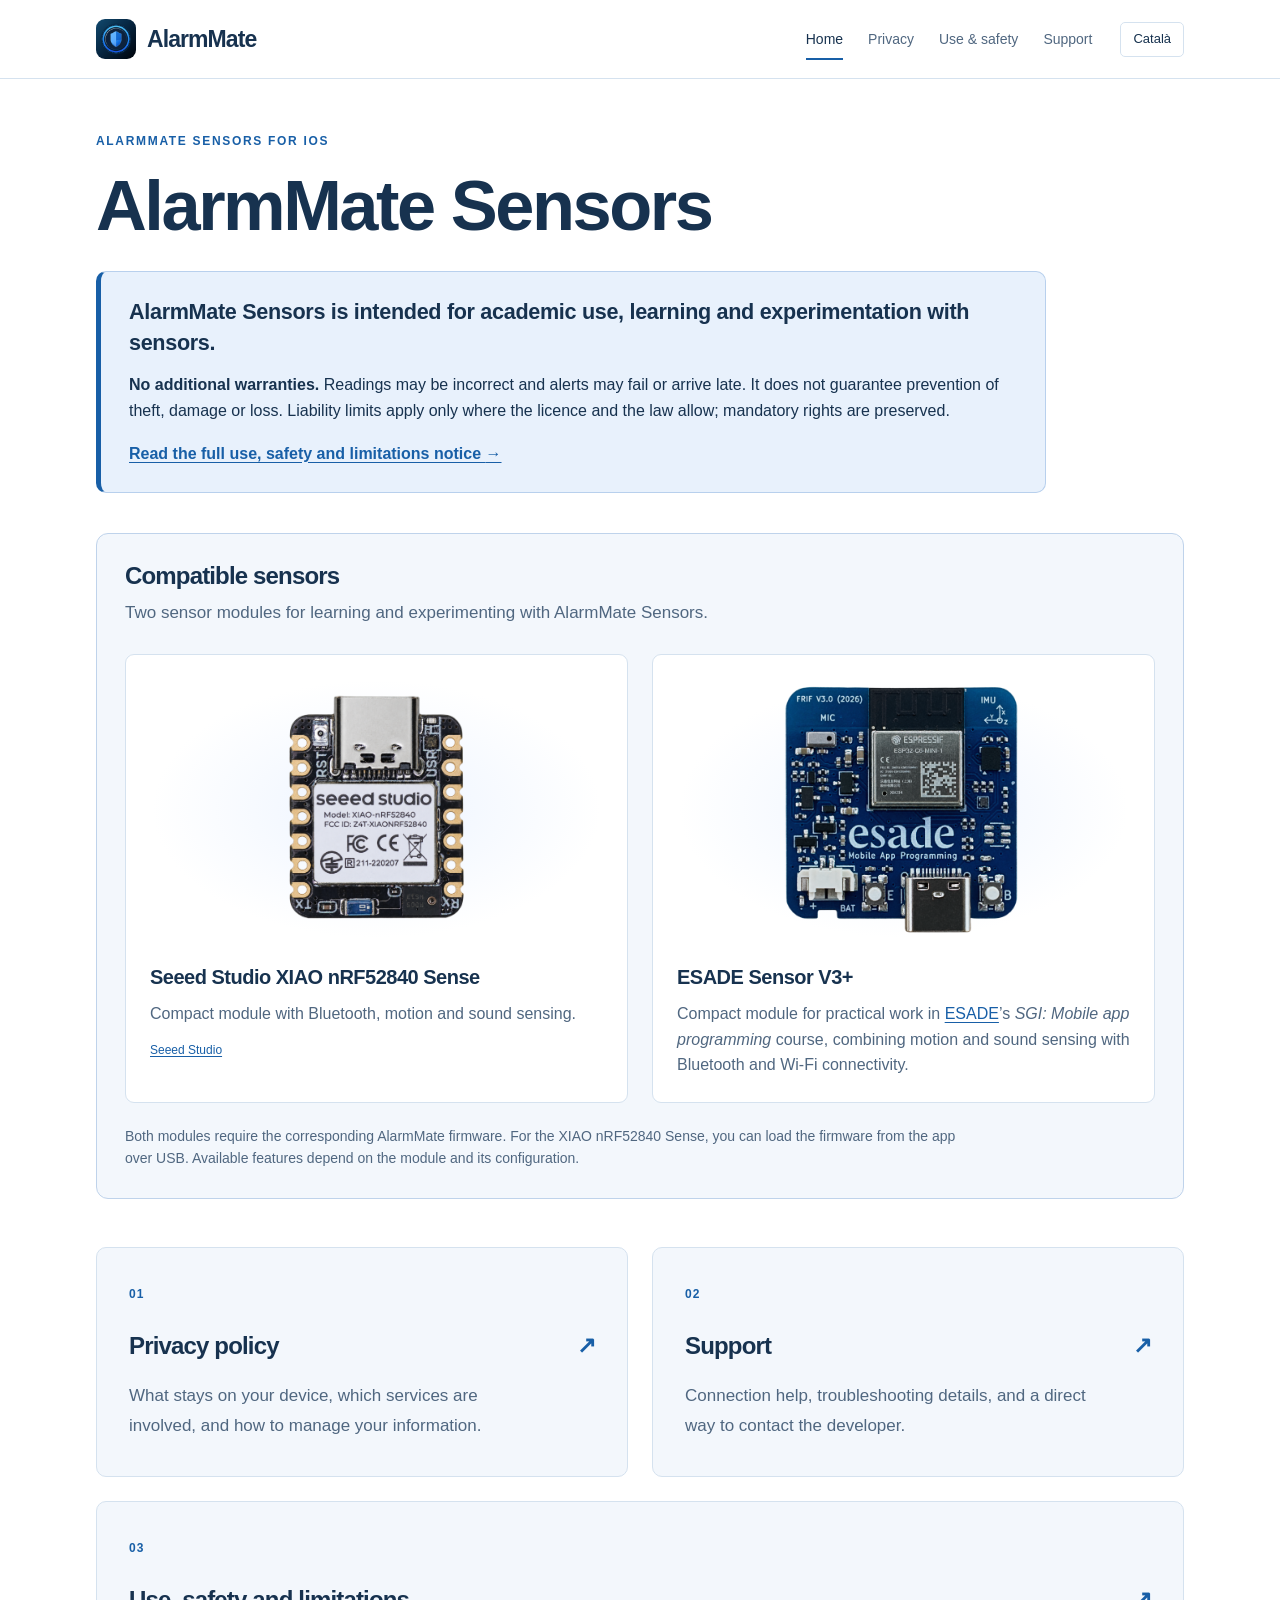
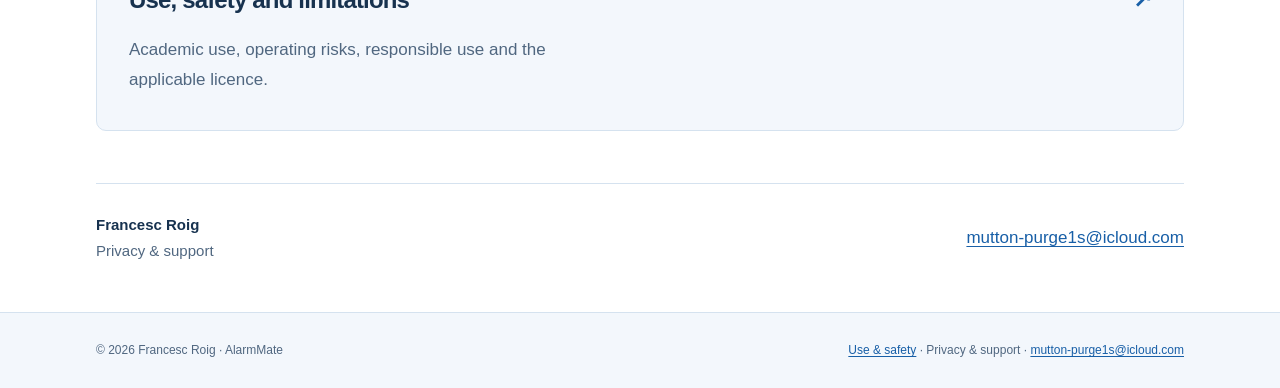
==== index.html @ 937eb6ff "Refine the compact V3 module description" ====
<!doctype html>
<html lang="en"><head><meta charset="utf-8"><meta name="viewport" content="width=device-width, initial-scale=1"><meta name="color-scheme" content="light"><title>AlarmMate · Privacy &amp; support</title><meta name="description" content="Privacy information, use, safety and practical support for the AlarmMate Sensors app for iOS."><link rel="canonical" href="https://pcbcontrol.github.io/alarmmate-support/"><link rel="alternate" hreflang="en" href="https://pcbcontrol.github.io/alarmmate-support/"><link rel="alternate" hreflang="ca" href="https://pcbcontrol.github.io/alarmmate-support/ca/"><link rel="alternate" hreflang="x-default" href="https://pcbcontrol.github.io/alarmmate-support/"><link rel="icon" type="image/x-icon" sizes="16x16 32x32 48x48 64x64 256x256" href="https://pcbcontrol.github.io/alarmmate-support/favicon.ico?v=ac186ebcd2bf"><link rel="icon" type="image/png" sizes="16x16" href="https://pcbcontrol.github.io/alarmmate-support/assets/favicon-16.png?v=91bf50869633"><link rel="icon" type="image/png" sizes="32x32" href="https://pcbcontrol.github.io/alarmmate-support/assets/favicon-32.png?v=49439af26c43"><link rel="icon" type="image/png" sizes="64x64" href="https://pcbcontrol.github.io/alarmmate-support/assets/favicon-64.png?v=4c11aa5e9446"><link rel="apple-touch-icon" sizes="180x180" href="https://pcbcontrol.github.io/alarmmate-support/apple-touch-icon.png?v=e51de919a276"><link rel="stylesheet" href="https://pcbcontrol.github.io/alarmmate-support/assets/site.css?v=a0c29a17d7dd"></head>
<body><a class="skip-link" href="#main">Skip to content</a><header class="site-header"><div class="header-inner"><a class="brand" href="https://pcbcontrol.github.io/alarmmate-support/"><img src="https://pcbcontrol.github.io/alarmmate-support/assets/app-icon.png?v=aae751626883" width="40" height="40" alt=""><span>AlarmMate</span></a><nav aria-label="Privacy & support"><a href="https://pcbcontrol.github.io/alarmmate-support/" aria-current="page">Home</a><a href="https://pcbcontrol.github.io/alarmmate-support/privacy/">Privacy</a><a href="https://pcbcontrol.github.io/alarmmate-support/usage/">Use & safety</a><a href="https://pcbcontrol.github.io/alarmmate-support/support/">Support</a></nav><a class="language" href="https://pcbcontrol.github.io/alarmmate-support/ca/" lang="ca" hreflang="ca" aria-label="Language: Català">Català</a></div></header>
<main id="main" class="container"><div class="hero"><p class="eyebrow">AlarmMate Sensors for iOS</p><h1>AlarmMate Sensors</h1><aside class="use-notice" aria-labelledby="use-notice-heading"><h2 id="use-notice-heading">AlarmMate Sensors is intended for academic use, learning and experimentation with sensors.</h2><p class="notice-summary"><strong>No additional warranties.</strong> Readings may be incorrect and alerts may fail or arrive late. It does not guarantee prevention of theft, damage or loss. Liability limits apply only where the licence and the law allow; mandatory rights are preserved.</p><p class="notice-action"><a href="https://pcbcontrol.github.io/alarmmate-support/usage/">Read the full use, safety and limitations notice <span aria-hidden="true">→</span></a></p></aside></div><section class="compatible-sensors" aria-labelledby="compatible-sensors-heading"><div class="sensors-heading"><h2 id="compatible-sensors-heading">Compatible sensors</h2><p>Two sensor modules for learning and experimenting with AlarmMate Sensors.</p></div><div class="sensor-grid"><article class="sensor-card"><div class="sensor-photo"><img src="https://pcbcontrol.github.io/alarmmate-support/assets/sensors/xiao-nrf52840-sense.png?v=4b4b5d7c33eb" width="1268" height="1241" loading="lazy" alt="Seeed Studio XIAO nRF52840 Sense sensor module"></div><h3>Seeed Studio XIAO nRF52840 Sense</h3><p>Compact module with Bluetooth, motion and sound sensing.</p><p class="photo-credit"><a href="https://wiki.seeedstudio.com/XIAO_BLE/">Seeed Studio</a></p></article><article class="sensor-card"><div class="sensor-photo"><img src="https://pcbcontrol.github.io/alarmmate-support/assets/sensors/esade-sensor-v3-plus.png?v=05d97959c242" width="1227" height="1281" loading="lazy" alt="Blue ESADE Sensor V3+ board with microphone, motion sensor and USB connector"></div><h3>ESADE Sensor V3+</h3><p>Compact module for practical work in <a href="https://www.esade.edu/">ESADE</a>’s <em>SGI: Mobile app programming</em> course, combining motion and sound sensing with Bluetooth and Wi-Fi connectivity.</p></article></div><p class="sensors-note">Both modules require the corresponding AlarmMate firmware. For the XIAO nRF52840 Sense, you can load the firmware from the app over USB. Available features depend on the module and its configuration.</p></section><div class="cards"><a class="card" href="https://pcbcontrol.github.io/alarmmate-support/privacy/"><span class="card-number">01</span><h2>Privacy policy <span aria-hidden="true">↗</span></h2><p>What stays on your device, which services are involved, and how to manage your information.</p></a><a class="card" href="https://pcbcontrol.github.io/alarmmate-support/support/"><span class="card-number">02</span><h2>Support <span aria-hidden="true">↗</span></h2><p>Connection help, troubleshooting details, and a direct way to contact the developer.</p></a><a class="card" href="https://pcbcontrol.github.io/alarmmate-support/usage/"><span class="card-number">03</span><h2>Use, safety and limitations <span aria-hidden="true">↗</span></h2><p>Academic use, operating risks, responsible use and the applicable licence.</p></a></div><div class="contact-strip"><p><strong>Francesc Roig</strong><br>Privacy & support</p><a href="mailto:mutton-purge1s@icloud.com?subject=AlarmMate">mutton-purge1s@icloud.com</a></div></main><footer class="site-footer"><div><span>© 2026 Francesc Roig · AlarmMate</span><span><a href="https://pcbcontrol.github.io/alarmmate-support/usage/">Use & safety</a> · Privacy & support · <a href="mailto:mutton-purge1s@icloud.com?subject=AlarmMate">mutton-purge1s@icloud.com</a></span></div></footer></body></html>
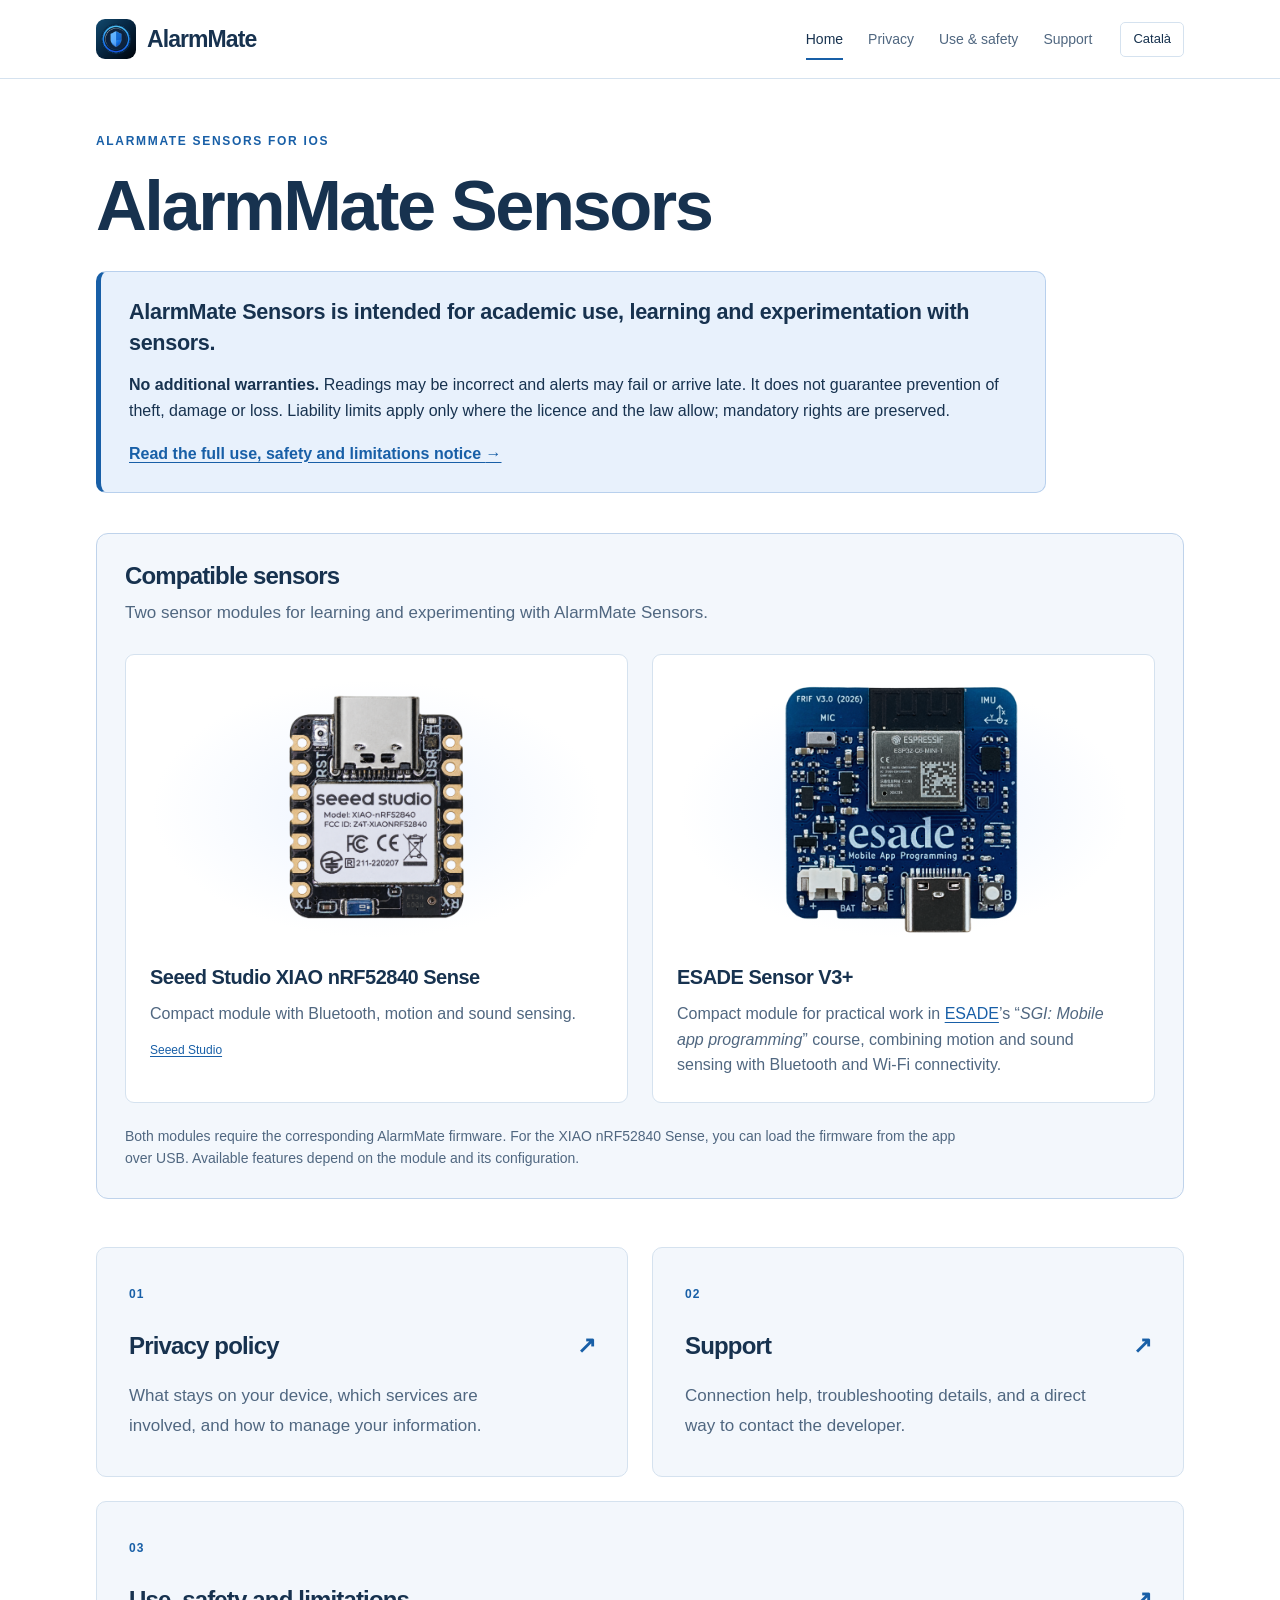
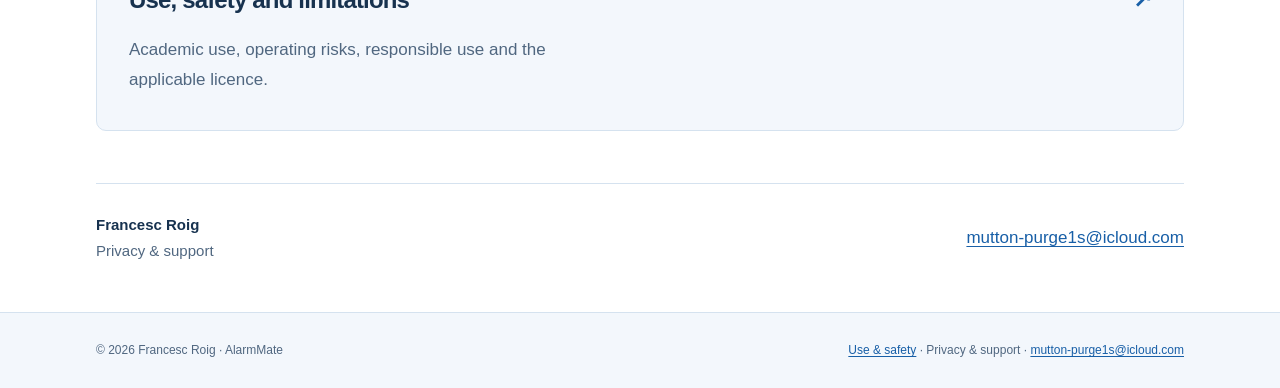
==== commit 81db3662: "Restore quotation marks around the SGI course title" ====
--- a/index.html
+++ b/index.html
@@ -1,4 +1,4 @@
 <!doctype html>
 <html lang="en"><head><meta charset="utf-8"><meta name="viewport" content="width=device-width, initial-scale=1"><meta name="color-scheme" content="light"><title>AlarmMate · Privacy &amp; support</title><meta name="description" content="Privacy information, use, safety and practical support for the AlarmMate Sensors app for iOS."><link rel="canonical" href="https://pcbcontrol.github.io/alarmmate-support/"><link rel="alternate" hreflang="en" href="https://pcbcontrol.github.io/alarmmate-support/"><link rel="alternate" hreflang="ca" href="https://pcbcontrol.github.io/alarmmate-support/ca/"><link rel="alternate" hreflang="x-default" href="https://pcbcontrol.github.io/alarmmate-support/"><link rel="icon" type="image/x-icon" sizes="16x16 32x32 48x48 64x64 256x256" href="https://pcbcontrol.github.io/alarmmate-support/favicon.ico?v=ac186ebcd2bf"><link rel="icon" type="image/png" sizes="16x16" href="https://pcbcontrol.github.io/alarmmate-support/assets/favicon-16.png?v=91bf50869633"><link rel="icon" type="image/png" sizes="32x32" href="https://pcbcontrol.github.io/alarmmate-support/assets/favicon-32.png?v=49439af26c43"><link rel="icon" type="image/png" sizes="64x64" href="https://pcbcontrol.github.io/alarmmate-support/assets/favicon-64.png?v=4c11aa5e9446"><link rel="apple-touch-icon" sizes="180x180" href="https://pcbcontrol.github.io/alarmmate-support/apple-touch-icon.png?v=e51de919a276"><link rel="stylesheet" href="https://pcbcontrol.github.io/alarmmate-support/assets/site.css?v=a0c29a17d7dd"></head>
 <body><a class="skip-link" href="#main">Skip to content</a><header class="site-header"><div class="header-inner"><a class="brand" href="https://pcbcontrol.github.io/alarmmate-support/"><img src="https://pcbcontrol.github.io/alarmmate-support/assets/app-icon.png?v=aae751626883" width="40" height="40" alt=""><span>AlarmMate</span></a><nav aria-label="Privacy & support"><a href="https://pcbcontrol.github.io/alarmmate-support/" aria-current="page">Home</a><a href="https://pcbcontrol.github.io/alarmmate-support/privacy/">Privacy</a><a href="https://pcbcontrol.github.io/alarmmate-support/usage/">Use & safety</a><a href="https://pcbcontrol.github.io/alarmmate-support/support/">Support</a></nav><a class="language" href="https://pcbcontrol.github.io/alarmmate-support/ca/" lang="ca" hreflang="ca" aria-label="Language: Català">Català</a></div></header>
-<main id="main" class="container"><div class="hero"><p class="eyebrow">AlarmMate Sensors for iOS</p><h1>AlarmMate Sensors</h1><aside class="use-notice" aria-labelledby="use-notice-heading"><h2 id="use-notice-heading">AlarmMate Sensors is intended for academic use, learning and experimentation with sensors.</h2><p class="notice-summary"><strong>No additional warranties.</strong> Readings may be incorrect and alerts may fail or arrive late. It does not guarantee prevention of theft, damage or loss. Liability limits apply only where the licence and the law allow; mandatory rights are preserved.</p><p class="notice-action"><a href="https://pcbcontrol.github.io/alarmmate-support/usage/">Read the full use, safety and limitations notice <span aria-hidden="true">→</span></a></p></aside></div><section class="compatible-sensors" aria-labelledby="compatible-sensors-heading"><div class="sensors-heading"><h2 id="compatible-sensors-heading">Compatible sensors</h2><p>Two sensor modules for learning and experimenting with AlarmMate Sensors.</p></div><div class="sensor-grid"><article class="sensor-card"><div class="sensor-photo"><img src="https://pcbcontrol.github.io/alarmmate-support/assets/sensors/xiao-nrf52840-sense.png?v=4b4b5d7c33eb" width="1268" height="1241" loading="lazy" alt="Seeed Studio XIAO nRF52840 Sense sensor module"></div><h3>Seeed Studio XIAO nRF52840 Sense</h3><p>Compact module with Bluetooth, motion and sound sensing.</p><p class="photo-credit"><a href="https://wiki.seeedstudio.com/XIAO_BLE/">Seeed Studio</a></p></article><article class="sensor-card"><div class="sensor-photo"><img src="https://pcbcontrol.github.io/alarmmate-support/assets/sensors/esade-sensor-v3-plus.png?v=05d97959c242" width="1227" height="1281" loading="lazy" alt="Blue ESADE Sensor V3+ board with microphone, motion sensor and USB connector"></div><h3>ESADE Sensor V3+</h3><p>Compact module for practical work in <a href="https://www.esade.edu/">ESADE</a>’s <em>SGI: Mobile app programming</em> course, combining motion and sound sensing with Bluetooth and Wi-Fi connectivity.</p></article></div><p class="sensors-note">Both modules require the corresponding AlarmMate firmware. For the XIAO nRF52840 Sense, you can load the firmware from the app over USB. Available features depend on the module and its configuration.</p></section><div class="cards"><a class="card" href="https://pcbcontrol.github.io/alarmmate-support/privacy/"><span class="card-number">01</span><h2>Privacy policy <span aria-hidden="true">↗</span></h2><p>What stays on your device, which services are involved, and how to manage your information.</p></a><a class="card" href="https://pcbcontrol.github.io/alarmmate-support/support/"><span class="card-number">02</span><h2>Support <span aria-hidden="true">↗</span></h2><p>Connection help, troubleshooting details, and a direct way to contact the developer.</p></a><a class="card" href="https://pcbcontrol.github.io/alarmmate-support/usage/"><span class="card-number">03</span><h2>Use, safety and limitations <span aria-hidden="true">↗</span></h2><p>Academic use, operating risks, responsible use and the applicable licence.</p></a></div><div class="contact-strip"><p><strong>Francesc Roig</strong><br>Privacy & support</p><a href="mailto:mutton-purge1s@icloud.com?subject=AlarmMate">mutton-purge1s@icloud.com</a></div></main><footer class="site-footer"><div><span>© 2026 Francesc Roig · AlarmMate</span><span><a href="https://pcbcontrol.github.io/alarmmate-support/usage/">Use & safety</a> · Privacy & support · <a href="mailto:mutton-purge1s@icloud.com?subject=AlarmMate">mutton-purge1s@icloud.com</a></span></div></footer></body></html>+<main id="main" class="container"><div class="hero"><p class="eyebrow">AlarmMate Sensors for iOS</p><h1>AlarmMate Sensors</h1><aside class="use-notice" aria-labelledby="use-notice-heading"><h2 id="use-notice-heading">AlarmMate Sensors is intended for academic use, learning and experimentation with sensors.</h2><p class="notice-summary"><strong>No additional warranties.</strong> Readings may be incorrect and alerts may fail or arrive late. It does not guarantee prevention of theft, damage or loss. Liability limits apply only where the licence and the law allow; mandatory rights are preserved.</p><p class="notice-action"><a href="https://pcbcontrol.github.io/alarmmate-support/usage/">Read the full use, safety and limitations notice <span aria-hidden="true">→</span></a></p></aside></div><section class="compatible-sensors" aria-labelledby="compatible-sensors-heading"><div class="sensors-heading"><h2 id="compatible-sensors-heading">Compatible sensors</h2><p>Two sensor modules for learning and experimenting with AlarmMate Sensors.</p></div><div class="sensor-grid"><article class="sensor-card"><div class="sensor-photo"><img src="https://pcbcontrol.github.io/alarmmate-support/assets/sensors/xiao-nrf52840-sense.png?v=4b4b5d7c33eb" width="1268" height="1241" loading="lazy" alt="Seeed Studio XIAO nRF52840 Sense sensor module"></div><h3>Seeed Studio XIAO nRF52840 Sense</h3><p>Compact module with Bluetooth, motion and sound sensing.</p><p class="photo-credit"><a href="https://wiki.seeedstudio.com/XIAO_BLE/">Seeed Studio</a></p></article><article class="sensor-card"><div class="sensor-photo"><img src="https://pcbcontrol.github.io/alarmmate-support/assets/sensors/esade-sensor-v3-plus.png?v=05d97959c242" width="1227" height="1281" loading="lazy" alt="Blue ESADE Sensor V3+ board with microphone, motion sensor and USB connector"></div><h3>ESADE Sensor V3+</h3><p>Compact module for practical work in <a href="https://www.esade.edu/">ESADE</a>’s “<em>SGI: Mobile app programming</em>” course, combining motion and sound sensing with Bluetooth and Wi-Fi connectivity.</p></article></div><p class="sensors-note">Both modules require the corresponding AlarmMate firmware. For the XIAO nRF52840 Sense, you can load the firmware from the app over USB. Available features depend on the module and its configuration.</p></section><div class="cards"><a class="card" href="https://pcbcontrol.github.io/alarmmate-support/privacy/"><span class="card-number">01</span><h2>Privacy policy <span aria-hidden="true">↗</span></h2><p>What stays on your device, which services are involved, and how to manage your information.</p></a><a class="card" href="https://pcbcontrol.github.io/alarmmate-support/support/"><span class="card-number">02</span><h2>Support <span aria-hidden="true">↗</span></h2><p>Connection help, troubleshooting details, and a direct way to contact the developer.</p></a><a class="card" href="https://pcbcontrol.github.io/alarmmate-support/usage/"><span class="card-number">03</span><h2>Use, safety and limitations <span aria-hidden="true">↗</span></h2><p>Academic use, operating risks, responsible use and the applicable licence.</p></a></div><div class="contact-strip"><p><strong>Francesc Roig</strong><br>Privacy & support</p><a href="mailto:mutton-purge1s@icloud.com?subject=AlarmMate">mutton-purge1s@icloud.com</a></div></main><footer class="site-footer"><div><span>© 2026 Francesc Roig · AlarmMate</span><span><a href="https://pcbcontrol.github.io/alarmmate-support/usage/">Use & safety</a> · Privacy & support · <a href="mailto:mutton-purge1s@icloud.com?subject=AlarmMate">mutton-purge1s@icloud.com</a></span></div></footer></body></html>
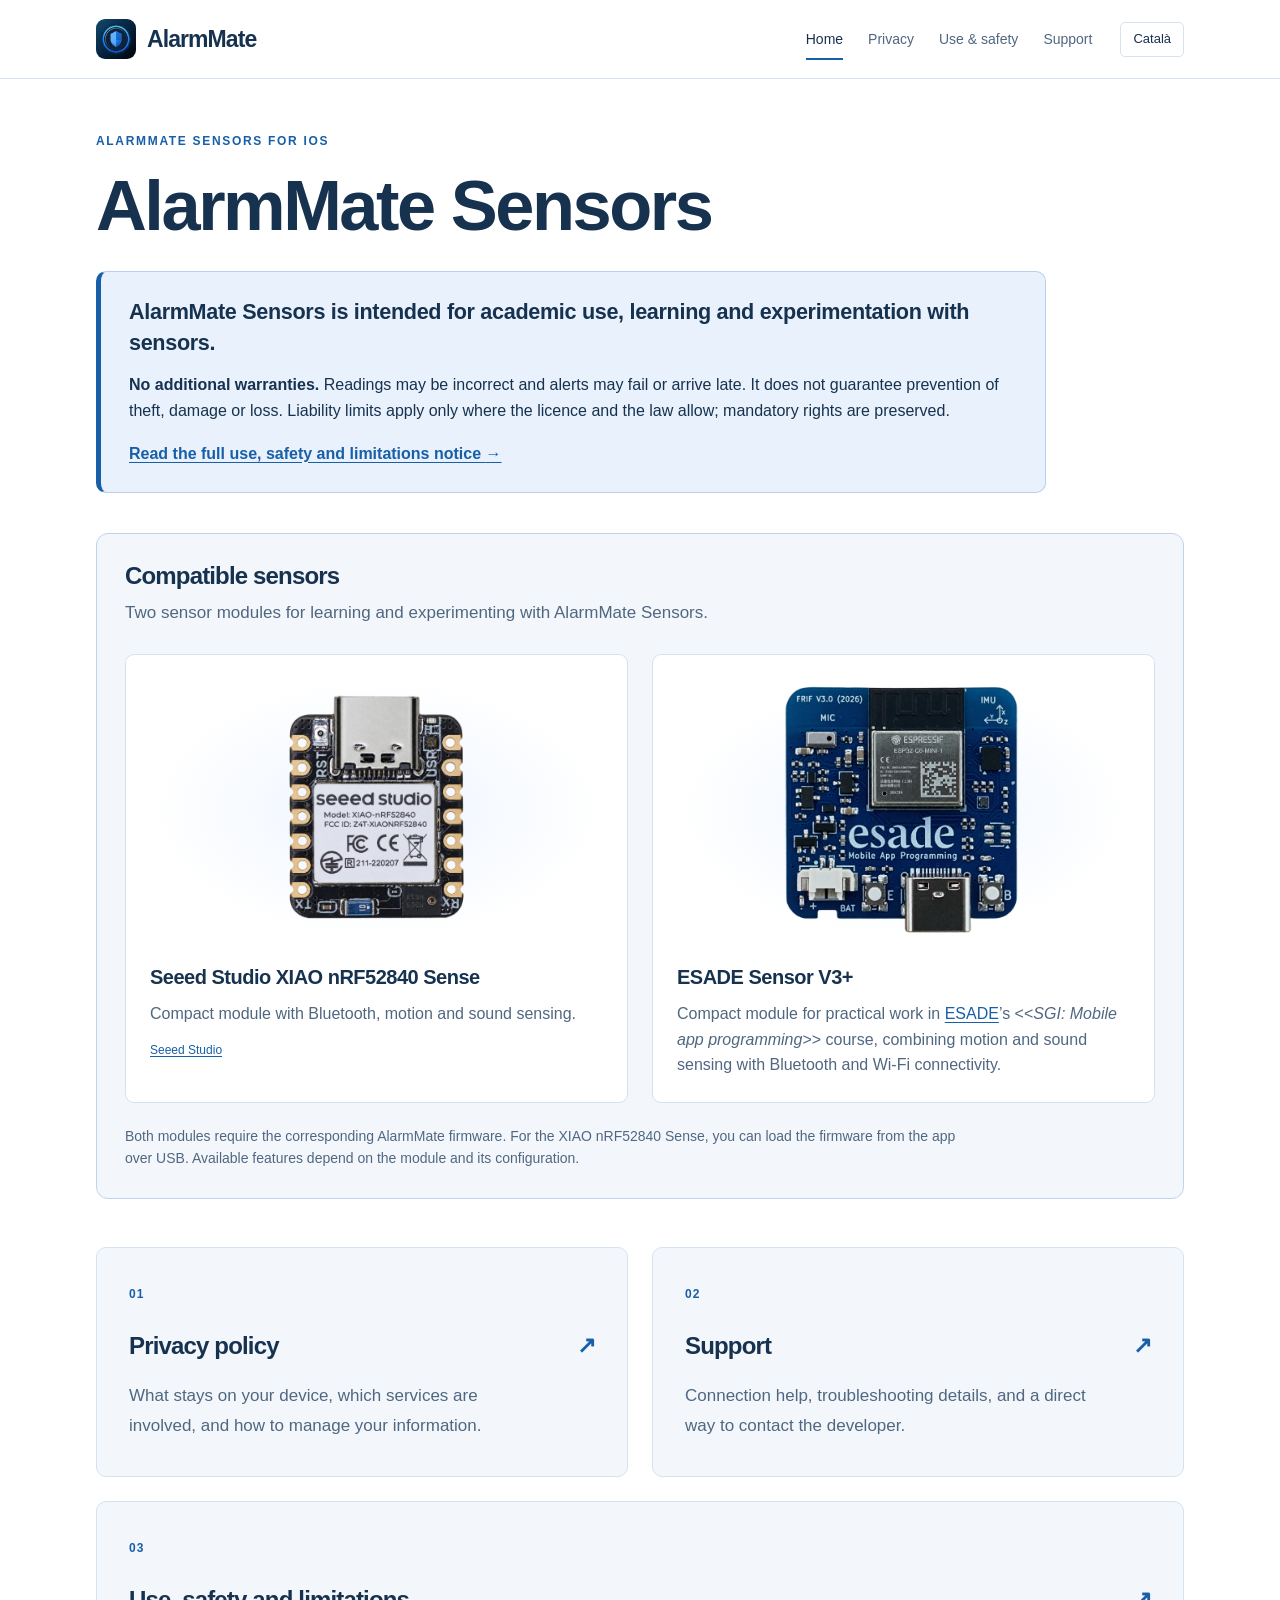
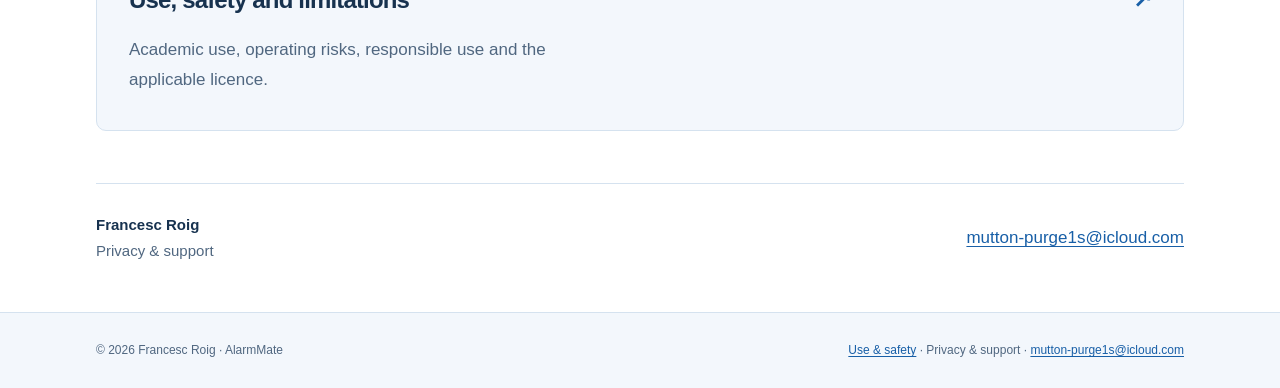
==== commit 9678b956: "Use the requested double angle markers around the course title" ====
--- a/index.html
+++ b/index.html
@@ -1,4 +1,4 @@
 <!doctype html>
 <html lang="en"><head><meta charset="utf-8"><meta name="viewport" content="width=device-width, initial-scale=1"><meta name="color-scheme" content="light"><title>AlarmMate · Privacy &amp; support</title><meta name="description" content="Privacy information, use, safety and practical support for the AlarmMate Sensors app for iOS."><link rel="canonical" href="https://pcbcontrol.github.io/alarmmate-support/"><link rel="alternate" hreflang="en" href="https://pcbcontrol.github.io/alarmmate-support/"><link rel="alternate" hreflang="ca" href="https://pcbcontrol.github.io/alarmmate-support/ca/"><link rel="alternate" hreflang="x-default" href="https://pcbcontrol.github.io/alarmmate-support/"><link rel="icon" type="image/x-icon" sizes="16x16 32x32 48x48 64x64 256x256" href="https://pcbcontrol.github.io/alarmmate-support/favicon.ico?v=ac186ebcd2bf"><link rel="icon" type="image/png" sizes="16x16" href="https://pcbcontrol.github.io/alarmmate-support/assets/favicon-16.png?v=91bf50869633"><link rel="icon" type="image/png" sizes="32x32" href="https://pcbcontrol.github.io/alarmmate-support/assets/favicon-32.png?v=49439af26c43"><link rel="icon" type="image/png" sizes="64x64" href="https://pcbcontrol.github.io/alarmmate-support/assets/favicon-64.png?v=4c11aa5e9446"><link rel="apple-touch-icon" sizes="180x180" href="https://pcbcontrol.github.io/alarmmate-support/apple-touch-icon.png?v=e51de919a276"><link rel="stylesheet" href="https://pcbcontrol.github.io/alarmmate-support/assets/site.css?v=a0c29a17d7dd"></head>
 <body><a class="skip-link" href="#main">Skip to content</a><header class="site-header"><div class="header-inner"><a class="brand" href="https://pcbcontrol.github.io/alarmmate-support/"><img src="https://pcbcontrol.github.io/alarmmate-support/assets/app-icon.png?v=aae751626883" width="40" height="40" alt=""><span>AlarmMate</span></a><nav aria-label="Privacy & support"><a href="https://pcbcontrol.github.io/alarmmate-support/" aria-current="page">Home</a><a href="https://pcbcontrol.github.io/alarmmate-support/privacy/">Privacy</a><a href="https://pcbcontrol.github.io/alarmmate-support/usage/">Use & safety</a><a href="https://pcbcontrol.github.io/alarmmate-support/support/">Support</a></nav><a class="language" href="https://pcbcontrol.github.io/alarmmate-support/ca/" lang="ca" hreflang="ca" aria-label="Language: Català">Català</a></div></header>
-<main id="main" class="container"><div class="hero"><p class="eyebrow">AlarmMate Sensors for iOS</p><h1>AlarmMate Sensors</h1><aside class="use-notice" aria-labelledby="use-notice-heading"><h2 id="use-notice-heading">AlarmMate Sensors is intended for academic use, learning and experimentation with sensors.</h2><p class="notice-summary"><strong>No additional warranties.</strong> Readings may be incorrect and alerts may fail or arrive late. It does not guarantee prevention of theft, damage or loss. Liability limits apply only where the licence and the law allow; mandatory rights are preserved.</p><p class="notice-action"><a href="https://pcbcontrol.github.io/alarmmate-support/usage/">Read the full use, safety and limitations notice <span aria-hidden="true">→</span></a></p></aside></div><section class="compatible-sensors" aria-labelledby="compatible-sensors-heading"><div class="sensors-heading"><h2 id="compatible-sensors-heading">Compatible sensors</h2><p>Two sensor modules for learning and experimenting with AlarmMate Sensors.</p></div><div class="sensor-grid"><article class="sensor-card"><div class="sensor-photo"><img src="https://pcbcontrol.github.io/alarmmate-support/assets/sensors/xiao-nrf52840-sense.png?v=4b4b5d7c33eb" width="1268" height="1241" loading="lazy" alt="Seeed Studio XIAO nRF52840 Sense sensor module"></div><h3>Seeed Studio XIAO nRF52840 Sense</h3><p>Compact module with Bluetooth, motion and sound sensing.</p><p class="photo-credit"><a href="https://wiki.seeedstudio.com/XIAO_BLE/">Seeed Studio</a></p></article><article class="sensor-card"><div class="sensor-photo"><img src="https://pcbcontrol.github.io/alarmmate-support/assets/sensors/esade-sensor-v3-plus.png?v=05d97959c242" width="1227" height="1281" loading="lazy" alt="Blue ESADE Sensor V3+ board with microphone, motion sensor and USB connector"></div><h3>ESADE Sensor V3+</h3><p>Compact module for practical work in <a href="https://www.esade.edu/">ESADE</a>’s “<em>SGI: Mobile app programming</em>” course, combining motion and sound sensing with Bluetooth and Wi-Fi connectivity.</p></article></div><p class="sensors-note">Both modules require the corresponding AlarmMate firmware. For the XIAO nRF52840 Sense, you can load the firmware from the app over USB. Available features depend on the module and its configuration.</p></section><div class="cards"><a class="card" href="https://pcbcontrol.github.io/alarmmate-support/privacy/"><span class="card-number">01</span><h2>Privacy policy <span aria-hidden="true">↗</span></h2><p>What stays on your device, which services are involved, and how to manage your information.</p></a><a class="card" href="https://pcbcontrol.github.io/alarmmate-support/support/"><span class="card-number">02</span><h2>Support <span aria-hidden="true">↗</span></h2><p>Connection help, troubleshooting details, and a direct way to contact the developer.</p></a><a class="card" href="https://pcbcontrol.github.io/alarmmate-support/usage/"><span class="card-number">03</span><h2>Use, safety and limitations <span aria-hidden="true">↗</span></h2><p>Academic use, operating risks, responsible use and the applicable licence.</p></a></div><div class="contact-strip"><p><strong>Francesc Roig</strong><br>Privacy & support</p><a href="mailto:mutton-purge1s@icloud.com?subject=AlarmMate">mutton-purge1s@icloud.com</a></div></main><footer class="site-footer"><div><span>© 2026 Francesc Roig · AlarmMate</span><span><a href="https://pcbcontrol.github.io/alarmmate-support/usage/">Use & safety</a> · Privacy & support · <a href="mailto:mutton-purge1s@icloud.com?subject=AlarmMate">mutton-purge1s@icloud.com</a></span></div></footer></body></html>+<main id="main" class="container"><div class="hero"><p class="eyebrow">AlarmMate Sensors for iOS</p><h1>AlarmMate Sensors</h1><aside class="use-notice" aria-labelledby="use-notice-heading"><h2 id="use-notice-heading">AlarmMate Sensors is intended for academic use, learning and experimentation with sensors.</h2><p class="notice-summary"><strong>No additional warranties.</strong> Readings may be incorrect and alerts may fail or arrive late. It does not guarantee prevention of theft, damage or loss. Liability limits apply only where the licence and the law allow; mandatory rights are preserved.</p><p class="notice-action"><a href="https://pcbcontrol.github.io/alarmmate-support/usage/">Read the full use, safety and limitations notice <span aria-hidden="true">→</span></a></p></aside></div><section class="compatible-sensors" aria-labelledby="compatible-sensors-heading"><div class="sensors-heading"><h2 id="compatible-sensors-heading">Compatible sensors</h2><p>Two sensor modules for learning and experimenting with AlarmMate Sensors.</p></div><div class="sensor-grid"><article class="sensor-card"><div class="sensor-photo"><img src="https://pcbcontrol.github.io/alarmmate-support/assets/sensors/xiao-nrf52840-sense.png?v=4b4b5d7c33eb" width="1268" height="1241" loading="lazy" alt="Seeed Studio XIAO nRF52840 Sense sensor module"></div><h3>Seeed Studio XIAO nRF52840 Sense</h3><p>Compact module with Bluetooth, motion and sound sensing.</p><p class="photo-credit"><a href="https://wiki.seeedstudio.com/XIAO_BLE/">Seeed Studio</a></p></article><article class="sensor-card"><div class="sensor-photo"><img src="https://pcbcontrol.github.io/alarmmate-support/assets/sensors/esade-sensor-v3-plus.png?v=05d97959c242" width="1227" height="1281" loading="lazy" alt="Blue ESADE Sensor V3+ board with microphone, motion sensor and USB connector"></div><h3>ESADE Sensor V3+</h3><p>Compact module for practical work in <a href="https://www.esade.edu/">ESADE</a>’s &lt;&lt;<em>SGI: Mobile app programming</em>&gt;&gt; course, combining motion and sound sensing with Bluetooth and Wi-Fi connectivity.</p></article></div><p class="sensors-note">Both modules require the corresponding AlarmMate firmware. For the XIAO nRF52840 Sense, you can load the firmware from the app over USB. Available features depend on the module and its configuration.</p></section><div class="cards"><a class="card" href="https://pcbcontrol.github.io/alarmmate-support/privacy/"><span class="card-number">01</span><h2>Privacy policy <span aria-hidden="true">↗</span></h2><p>What stays on your device, which services are involved, and how to manage your information.</p></a><a class="card" href="https://pcbcontrol.github.io/alarmmate-support/support/"><span class="card-number">02</span><h2>Support <span aria-hidden="true">↗</span></h2><p>Connection help, troubleshooting details, and a direct way to contact the developer.</p></a><a class="card" href="https://pcbcontrol.github.io/alarmmate-support/usage/"><span class="card-number">03</span><h2>Use, safety and limitations <span aria-hidden="true">↗</span></h2><p>Academic use, operating risks, responsible use and the applicable licence.</p></a></div><div class="contact-strip"><p><strong>Francesc Roig</strong><br>Privacy & support</p><a href="mailto:mutton-purge1s@icloud.com?subject=AlarmMate">mutton-purge1s@icloud.com</a></div></main><footer class="site-footer"><div><span>© 2026 Francesc Roig · AlarmMate</span><span><a href="https://pcbcontrol.github.io/alarmmate-support/usage/">Use & safety</a> · Privacy & support · <a href="mailto:mutton-purge1s@icloud.com?subject=AlarmMate">mutton-purge1s@icloud.com</a></span></div></footer></body></html>
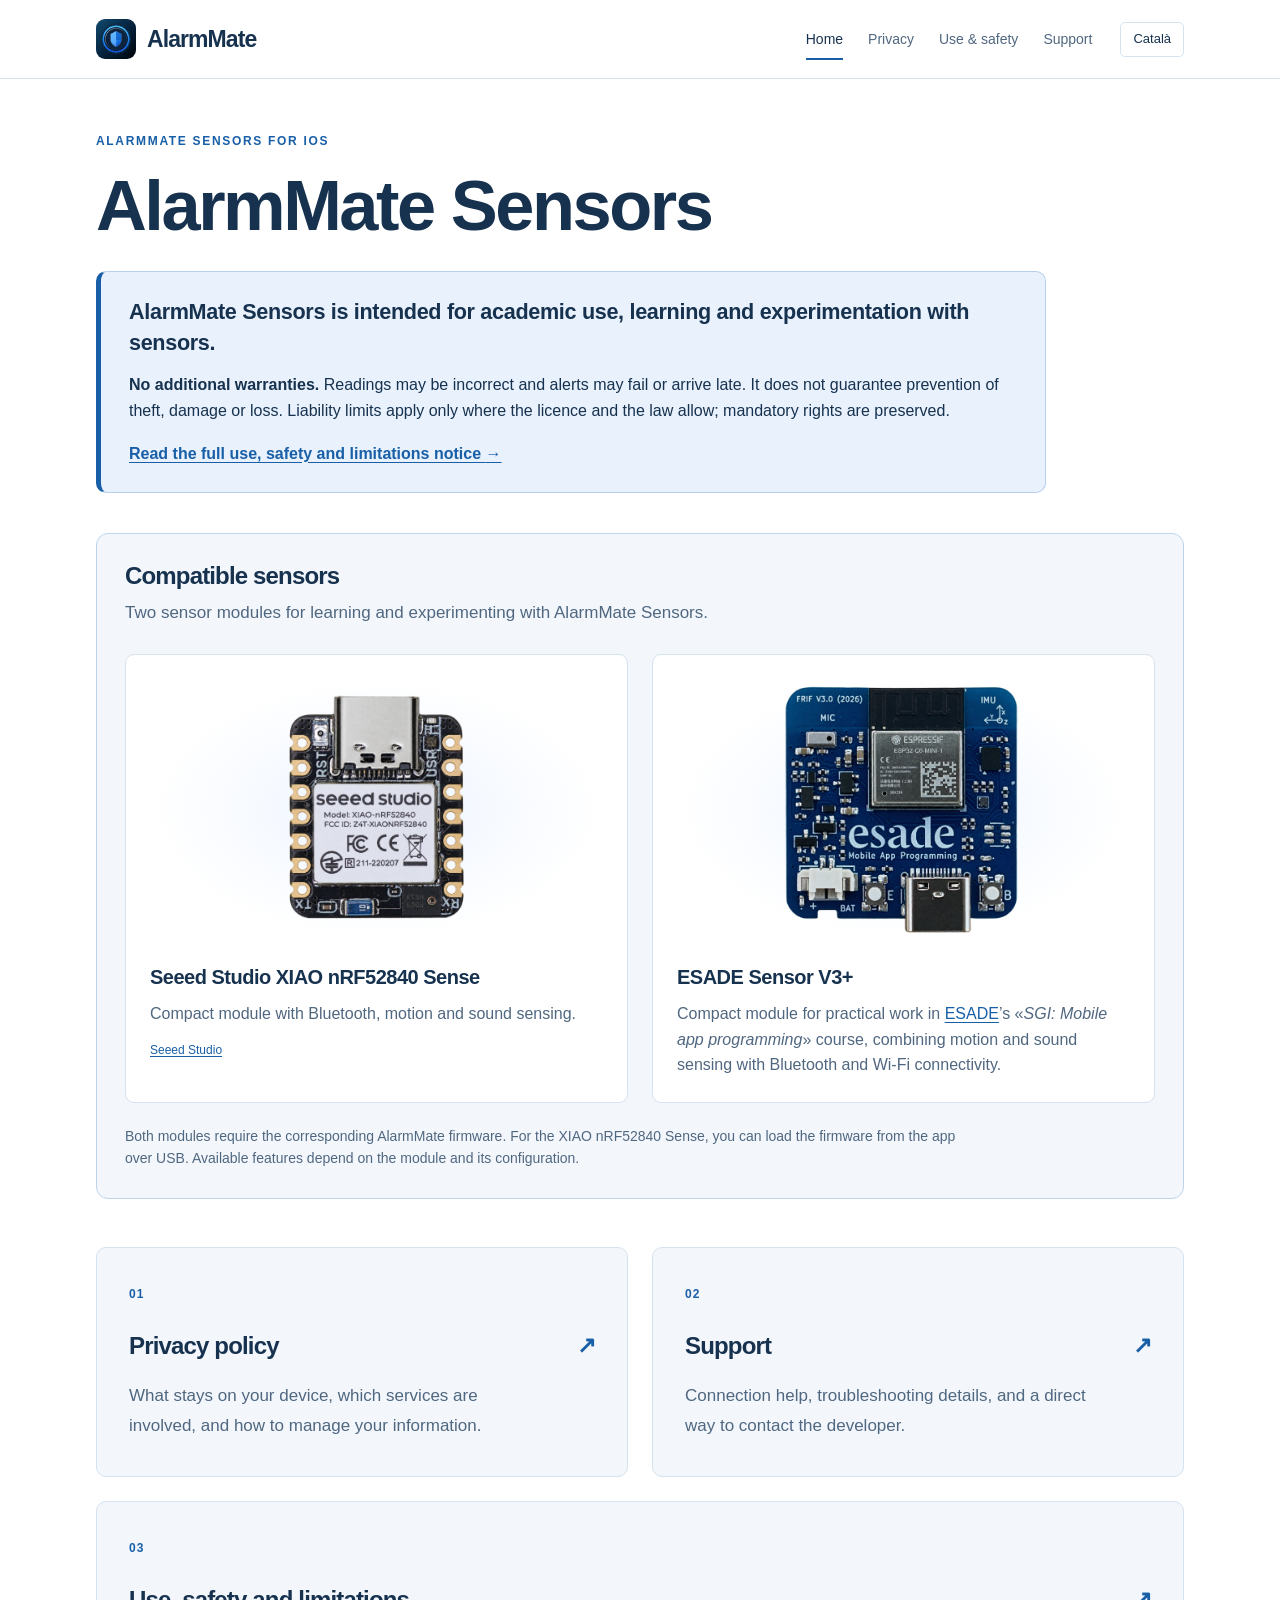
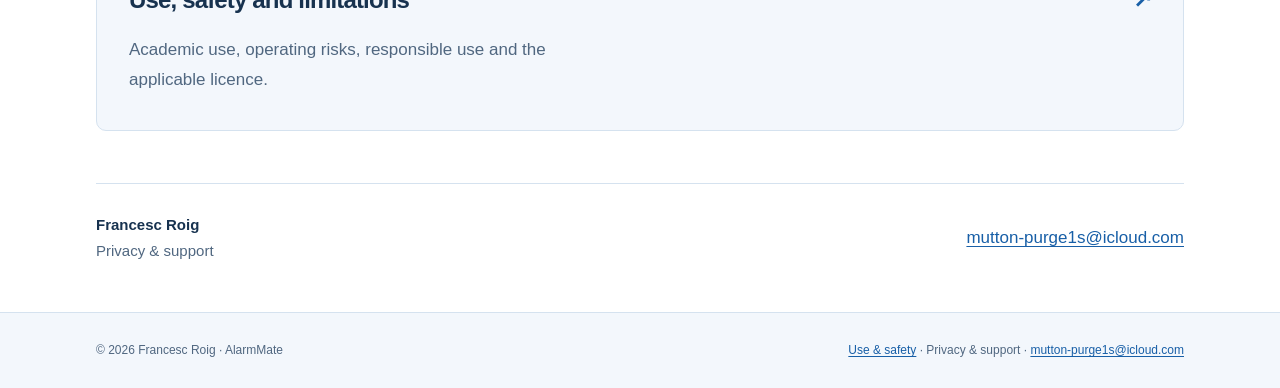
==== commit b5ad7a3d: "Use typographic guillemets around the course title" ====
--- a/index.html
+++ b/index.html
@@ -1,4 +1,4 @@
 <!doctype html>
 <html lang="en"><head><meta charset="utf-8"><meta name="viewport" content="width=device-width, initial-scale=1"><meta name="color-scheme" content="light"><title>AlarmMate · Privacy &amp; support</title><meta name="description" content="Privacy information, use, safety and practical support for the AlarmMate Sensors app for iOS."><link rel="canonical" href="https://pcbcontrol.github.io/alarmmate-support/"><link rel="alternate" hreflang="en" href="https://pcbcontrol.github.io/alarmmate-support/"><link rel="alternate" hreflang="ca" href="https://pcbcontrol.github.io/alarmmate-support/ca/"><link rel="alternate" hreflang="x-default" href="https://pcbcontrol.github.io/alarmmate-support/"><link rel="icon" type="image/x-icon" sizes="16x16 32x32 48x48 64x64 256x256" href="https://pcbcontrol.github.io/alarmmate-support/favicon.ico?v=ac186ebcd2bf"><link rel="icon" type="image/png" sizes="16x16" href="https://pcbcontrol.github.io/alarmmate-support/assets/favicon-16.png?v=91bf50869633"><link rel="icon" type="image/png" sizes="32x32" href="https://pcbcontrol.github.io/alarmmate-support/assets/favicon-32.png?v=49439af26c43"><link rel="icon" type="image/png" sizes="64x64" href="https://pcbcontrol.github.io/alarmmate-support/assets/favicon-64.png?v=4c11aa5e9446"><link rel="apple-touch-icon" sizes="180x180" href="https://pcbcontrol.github.io/alarmmate-support/apple-touch-icon.png?v=e51de919a276"><link rel="stylesheet" href="https://pcbcontrol.github.io/alarmmate-support/assets/site.css?v=a0c29a17d7dd"></head>
 <body><a class="skip-link" href="#main">Skip to content</a><header class="site-header"><div class="header-inner"><a class="brand" href="https://pcbcontrol.github.io/alarmmate-support/"><img src="https://pcbcontrol.github.io/alarmmate-support/assets/app-icon.png?v=aae751626883" width="40" height="40" alt=""><span>AlarmMate</span></a><nav aria-label="Privacy & support"><a href="https://pcbcontrol.github.io/alarmmate-support/" aria-current="page">Home</a><a href="https://pcbcontrol.github.io/alarmmate-support/privacy/">Privacy</a><a href="https://pcbcontrol.github.io/alarmmate-support/usage/">Use & safety</a><a href="https://pcbcontrol.github.io/alarmmate-support/support/">Support</a></nav><a class="language" href="https://pcbcontrol.github.io/alarmmate-support/ca/" lang="ca" hreflang="ca" aria-label="Language: Català">Català</a></div></header>
-<main id="main" class="container"><div class="hero"><p class="eyebrow">AlarmMate Sensors for iOS</p><h1>AlarmMate Sensors</h1><aside class="use-notice" aria-labelledby="use-notice-heading"><h2 id="use-notice-heading">AlarmMate Sensors is intended for academic use, learning and experimentation with sensors.</h2><p class="notice-summary"><strong>No additional warranties.</strong> Readings may be incorrect and alerts may fail or arrive late. It does not guarantee prevention of theft, damage or loss. Liability limits apply only where the licence and the law allow; mandatory rights are preserved.</p><p class="notice-action"><a href="https://pcbcontrol.github.io/alarmmate-support/usage/">Read the full use, safety and limitations notice <span aria-hidden="true">→</span></a></p></aside></div><section class="compatible-sensors" aria-labelledby="compatible-sensors-heading"><div class="sensors-heading"><h2 id="compatible-sensors-heading">Compatible sensors</h2><p>Two sensor modules for learning and experimenting with AlarmMate Sensors.</p></div><div class="sensor-grid"><article class="sensor-card"><div class="sensor-photo"><img src="https://pcbcontrol.github.io/alarmmate-support/assets/sensors/xiao-nrf52840-sense.png?v=4b4b5d7c33eb" width="1268" height="1241" loading="lazy" alt="Seeed Studio XIAO nRF52840 Sense sensor module"></div><h3>Seeed Studio XIAO nRF52840 Sense</h3><p>Compact module with Bluetooth, motion and sound sensing.</p><p class="photo-credit"><a href="https://wiki.seeedstudio.com/XIAO_BLE/">Seeed Studio</a></p></article><article class="sensor-card"><div class="sensor-photo"><img src="https://pcbcontrol.github.io/alarmmate-support/assets/sensors/esade-sensor-v3-plus.png?v=05d97959c242" width="1227" height="1281" loading="lazy" alt="Blue ESADE Sensor V3+ board with microphone, motion sensor and USB connector"></div><h3>ESADE Sensor V3+</h3><p>Compact module for practical work in <a href="https://www.esade.edu/">ESADE</a>’s &lt;&lt;<em>SGI: Mobile app programming</em>&gt;&gt; course, combining motion and sound sensing with Bluetooth and Wi-Fi connectivity.</p></article></div><p class="sensors-note">Both modules require the corresponding AlarmMate firmware. For the XIAO nRF52840 Sense, you can load the firmware from the app over USB. Available features depend on the module and its configuration.</p></section><div class="cards"><a class="card" href="https://pcbcontrol.github.io/alarmmate-support/privacy/"><span class="card-number">01</span><h2>Privacy policy <span aria-hidden="true">↗</span></h2><p>What stays on your device, which services are involved, and how to manage your information.</p></a><a class="card" href="https://pcbcontrol.github.io/alarmmate-support/support/"><span class="card-number">02</span><h2>Support <span aria-hidden="true">↗</span></h2><p>Connection help, troubleshooting details, and a direct way to contact the developer.</p></a><a class="card" href="https://pcbcontrol.github.io/alarmmate-support/usage/"><span class="card-number">03</span><h2>Use, safety and limitations <span aria-hidden="true">↗</span></h2><p>Academic use, operating risks, responsible use and the applicable licence.</p></a></div><div class="contact-strip"><p><strong>Francesc Roig</strong><br>Privacy & support</p><a href="mailto:mutton-purge1s@icloud.com?subject=AlarmMate">mutton-purge1s@icloud.com</a></div></main><footer class="site-footer"><div><span>© 2026 Francesc Roig · AlarmMate</span><span><a href="https://pcbcontrol.github.io/alarmmate-support/usage/">Use & safety</a> · Privacy & support · <a href="mailto:mutton-purge1s@icloud.com?subject=AlarmMate">mutton-purge1s@icloud.com</a></span></div></footer></body></html>+<main id="main" class="container"><div class="hero"><p class="eyebrow">AlarmMate Sensors for iOS</p><h1>AlarmMate Sensors</h1><aside class="use-notice" aria-labelledby="use-notice-heading"><h2 id="use-notice-heading">AlarmMate Sensors is intended for academic use, learning and experimentation with sensors.</h2><p class="notice-summary"><strong>No additional warranties.</strong> Readings may be incorrect and alerts may fail or arrive late. It does not guarantee prevention of theft, damage or loss. Liability limits apply only where the licence and the law allow; mandatory rights are preserved.</p><p class="notice-action"><a href="https://pcbcontrol.github.io/alarmmate-support/usage/">Read the full use, safety and limitations notice <span aria-hidden="true">→</span></a></p></aside></div><section class="compatible-sensors" aria-labelledby="compatible-sensors-heading"><div class="sensors-heading"><h2 id="compatible-sensors-heading">Compatible sensors</h2><p>Two sensor modules for learning and experimenting with AlarmMate Sensors.</p></div><div class="sensor-grid"><article class="sensor-card"><div class="sensor-photo"><img src="https://pcbcontrol.github.io/alarmmate-support/assets/sensors/xiao-nrf52840-sense.png?v=4b4b5d7c33eb" width="1268" height="1241" loading="lazy" alt="Seeed Studio XIAO nRF52840 Sense sensor module"></div><h3>Seeed Studio XIAO nRF52840 Sense</h3><p>Compact module with Bluetooth, motion and sound sensing.</p><p class="photo-credit"><a href="https://wiki.seeedstudio.com/XIAO_BLE/">Seeed Studio</a></p></article><article class="sensor-card"><div class="sensor-photo"><img src="https://pcbcontrol.github.io/alarmmate-support/assets/sensors/esade-sensor-v3-plus.png?v=05d97959c242" width="1227" height="1281" loading="lazy" alt="Blue ESADE Sensor V3+ board with microphone, motion sensor and USB connector"></div><h3>ESADE Sensor V3+</h3><p>Compact module for practical work in <a href="https://www.esade.edu/">ESADE</a>’s «<em>SGI: Mobile app programming</em>» course, combining motion and sound sensing with Bluetooth and Wi-Fi connectivity.</p></article></div><p class="sensors-note">Both modules require the corresponding AlarmMate firmware. For the XIAO nRF52840 Sense, you can load the firmware from the app over USB. Available features depend on the module and its configuration.</p></section><div class="cards"><a class="card" href="https://pcbcontrol.github.io/alarmmate-support/privacy/"><span class="card-number">01</span><h2>Privacy policy <span aria-hidden="true">↗</span></h2><p>What stays on your device, which services are involved, and how to manage your information.</p></a><a class="card" href="https://pcbcontrol.github.io/alarmmate-support/support/"><span class="card-number">02</span><h2>Support <span aria-hidden="true">↗</span></h2><p>Connection help, troubleshooting details, and a direct way to contact the developer.</p></a><a class="card" href="https://pcbcontrol.github.io/alarmmate-support/usage/"><span class="card-number">03</span><h2>Use, safety and limitations <span aria-hidden="true">↗</span></h2><p>Academic use, operating risks, responsible use and the applicable licence.</p></a></div><div class="contact-strip"><p><strong>Francesc Roig</strong><br>Privacy & support</p><a href="mailto:mutton-purge1s@icloud.com?subject=AlarmMate">mutton-purge1s@icloud.com</a></div></main><footer class="site-footer"><div><span>© 2026 Francesc Roig · AlarmMate</span><span><a href="https://pcbcontrol.github.io/alarmmate-support/usage/">Use & safety</a> · Privacy & support · <a href="mailto:mutton-purge1s@icloud.com?subject=AlarmMate">mutton-purge1s@icloud.com</a></span></div></footer></body></html>
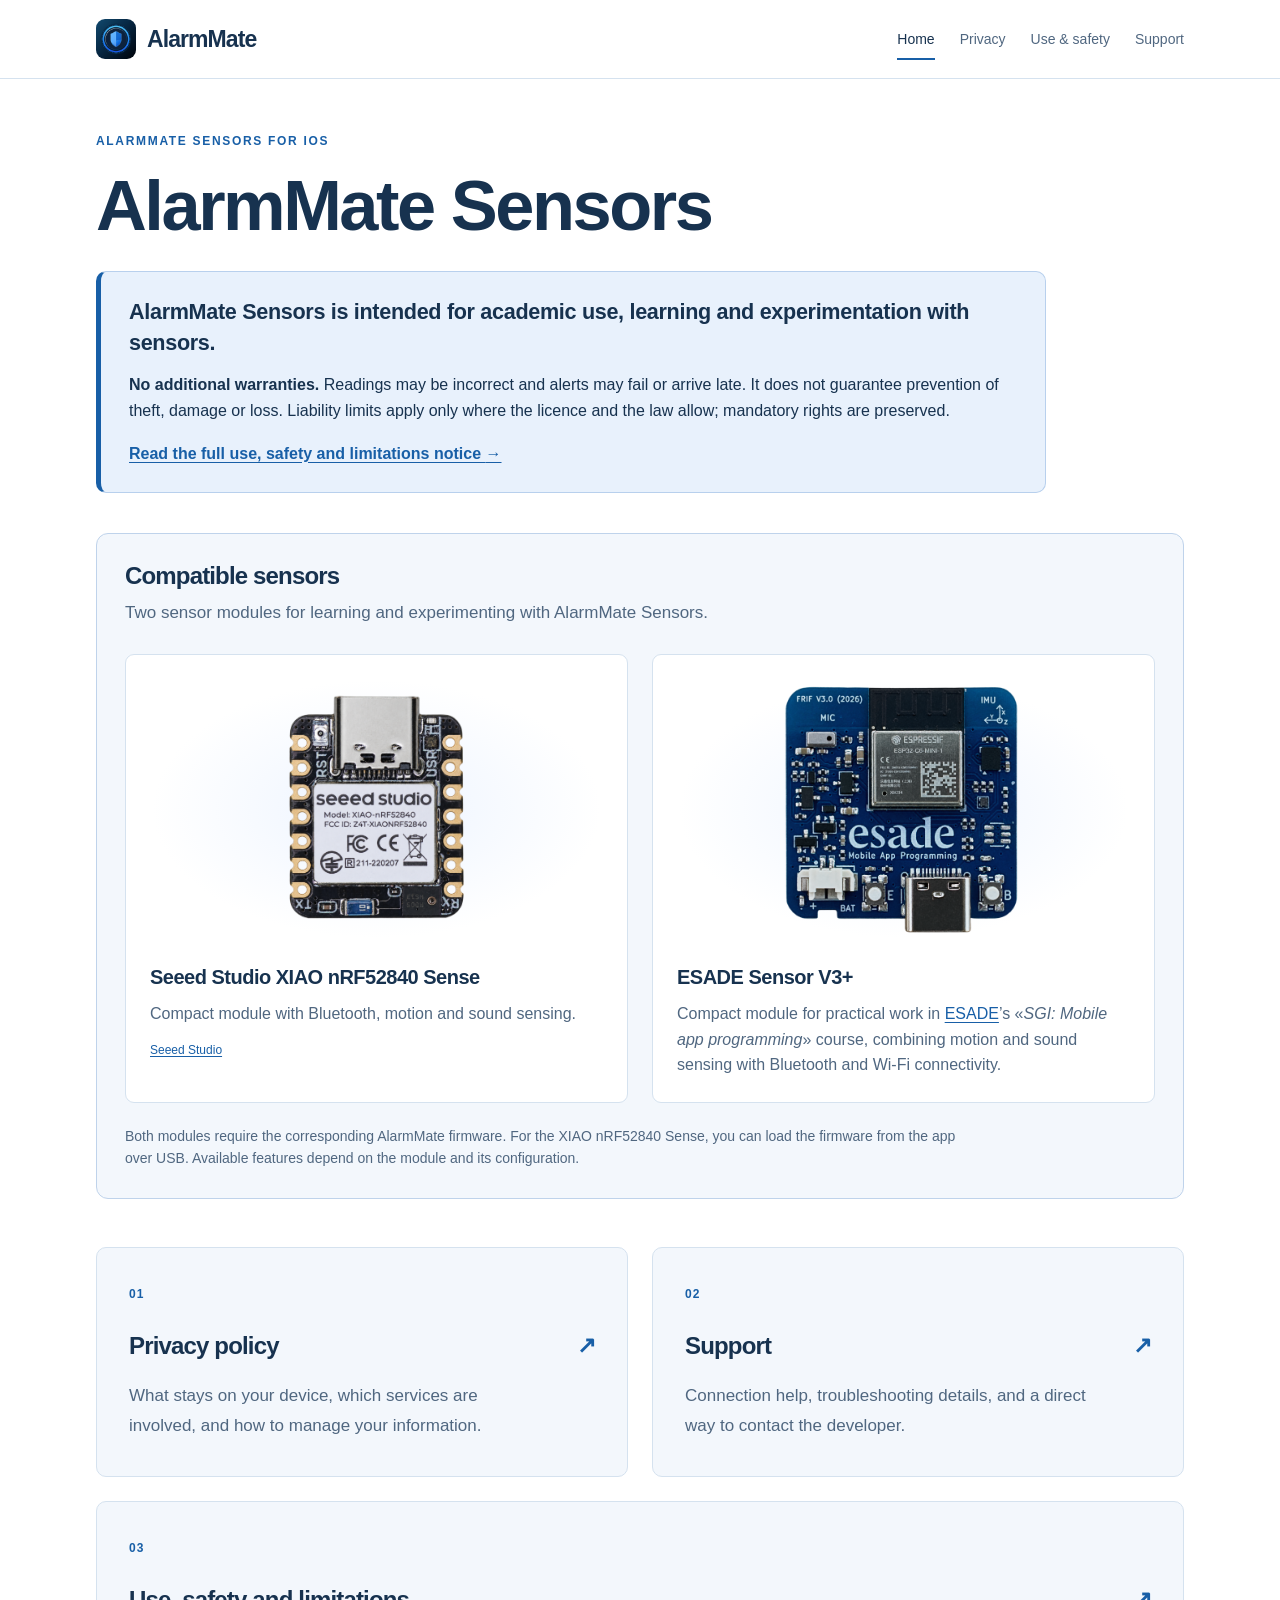
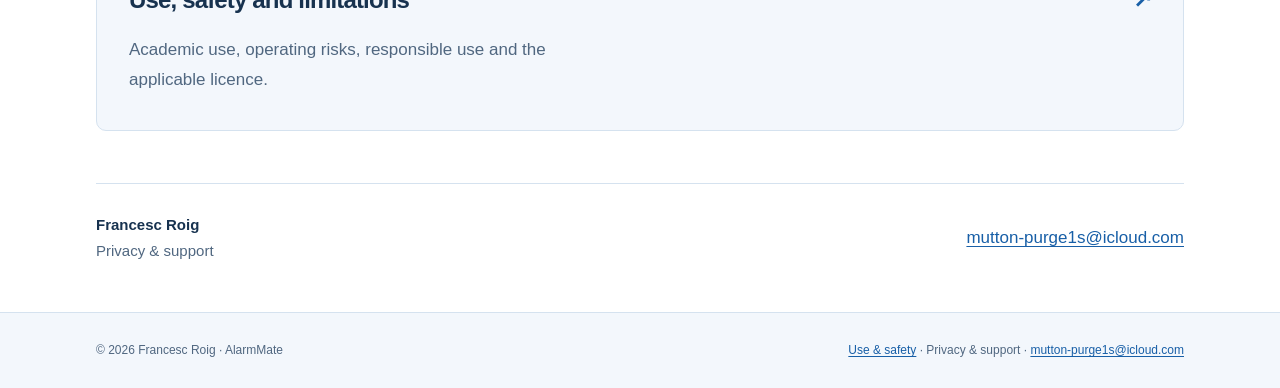
==== commit 150bc6b4: "Publish English website while retaining Catalan source" ====
--- a/index.html
+++ b/index.html
@@ -1,4 +1,4 @@
 <!doctype html>
-<html lang="en"><head><meta charset="utf-8"><meta name="viewport" content="width=device-width, initial-scale=1"><meta name="color-scheme" content="light"><title>AlarmMate · Privacy &amp; support</title><meta name="description" content="Privacy information, use, safety and practical support for the AlarmMate Sensors app for iOS."><link rel="canonical" href="https://pcbcontrol.github.io/alarmmate-support/"><link rel="alternate" hreflang="en" href="https://pcbcontrol.github.io/alarmmate-support/"><link rel="alternate" hreflang="ca" href="https://pcbcontrol.github.io/alarmmate-support/ca/"><link rel="alternate" hreflang="x-default" href="https://pcbcontrol.github.io/alarmmate-support/"><link rel="icon" type="image/x-icon" sizes="16x16 32x32 48x48 64x64 256x256" href="https://pcbcontrol.github.io/alarmmate-support/favicon.ico?v=ac186ebcd2bf"><link rel="icon" type="image/png" sizes="16x16" href="https://pcbcontrol.github.io/alarmmate-support/assets/favicon-16.png?v=91bf50869633"><link rel="icon" type="image/png" sizes="32x32" href="https://pcbcontrol.github.io/alarmmate-support/assets/favicon-32.png?v=49439af26c43"><link rel="icon" type="image/png" sizes="64x64" href="https://pcbcontrol.github.io/alarmmate-support/assets/favicon-64.png?v=4c11aa5e9446"><link rel="apple-touch-icon" sizes="180x180" href="https://pcbcontrol.github.io/alarmmate-support/apple-touch-icon.png?v=e51de919a276"><link rel="stylesheet" href="https://pcbcontrol.github.io/alarmmate-support/assets/site.css?v=a0c29a17d7dd"></head>
-<body><a class="skip-link" href="#main">Skip to content</a><header class="site-header"><div class="header-inner"><a class="brand" href="https://pcbcontrol.github.io/alarmmate-support/"><img src="https://pcbcontrol.github.io/alarmmate-support/assets/app-icon.png?v=aae751626883" width="40" height="40" alt=""><span>AlarmMate</span></a><nav aria-label="Privacy & support"><a href="https://pcbcontrol.github.io/alarmmate-support/" aria-current="page">Home</a><a href="https://pcbcontrol.github.io/alarmmate-support/privacy/">Privacy</a><a href="https://pcbcontrol.github.io/alarmmate-support/usage/">Use & safety</a><a href="https://pcbcontrol.github.io/alarmmate-support/support/">Support</a></nav><a class="language" href="https://pcbcontrol.github.io/alarmmate-support/ca/" lang="ca" hreflang="ca" aria-label="Language: Català">Català</a></div></header>
+<html lang="en"><head><meta charset="utf-8"><meta name="viewport" content="width=device-width, initial-scale=1"><meta name="color-scheme" content="light"><title>AlarmMate · Privacy &amp; support</title><meta name="description" content="Privacy information, use, safety and practical support for the AlarmMate Sensors app for iOS."><link rel="canonical" href="https://pcbcontrol.github.io/alarmmate-support/"><link rel="icon" type="image/x-icon" sizes="16x16 32x32 48x48 64x64 256x256" href="https://pcbcontrol.github.io/alarmmate-support/favicon.ico?v=ac186ebcd2bf"><link rel="icon" type="image/png" sizes="16x16" href="https://pcbcontrol.github.io/alarmmate-support/assets/favicon-16.png?v=91bf50869633"><link rel="icon" type="image/png" sizes="32x32" href="https://pcbcontrol.github.io/alarmmate-support/assets/favicon-32.png?v=49439af26c43"><link rel="icon" type="image/png" sizes="64x64" href="https://pcbcontrol.github.io/alarmmate-support/assets/favicon-64.png?v=4c11aa5e9446"><link rel="apple-touch-icon" sizes="180x180" href="https://pcbcontrol.github.io/alarmmate-support/apple-touch-icon.png?v=e51de919a276"><link rel="stylesheet" href="https://pcbcontrol.github.io/alarmmate-support/assets/site.css?v=a0c29a17d7dd"></head>
+<body><a class="skip-link" href="#main">Skip to content</a><header class="site-header"><div class="header-inner"><a class="brand" href="https://pcbcontrol.github.io/alarmmate-support/"><img src="https://pcbcontrol.github.io/alarmmate-support/assets/app-icon.png?v=aae751626883" width="40" height="40" alt=""><span>AlarmMate</span></a><nav aria-label="Privacy & support"><a href="https://pcbcontrol.github.io/alarmmate-support/" aria-current="page">Home</a><a href="https://pcbcontrol.github.io/alarmmate-support/privacy/">Privacy</a><a href="https://pcbcontrol.github.io/alarmmate-support/usage/">Use & safety</a><a href="https://pcbcontrol.github.io/alarmmate-support/support/">Support</a></nav></div></header>
 <main id="main" class="container"><div class="hero"><p class="eyebrow">AlarmMate Sensors for iOS</p><h1>AlarmMate Sensors</h1><aside class="use-notice" aria-labelledby="use-notice-heading"><h2 id="use-notice-heading">AlarmMate Sensors is intended for academic use, learning and experimentation with sensors.</h2><p class="notice-summary"><strong>No additional warranties.</strong> Readings may be incorrect and alerts may fail or arrive late. It does not guarantee prevention of theft, damage or loss. Liability limits apply only where the licence and the law allow; mandatory rights are preserved.</p><p class="notice-action"><a href="https://pcbcontrol.github.io/alarmmate-support/usage/">Read the full use, safety and limitations notice <span aria-hidden="true">→</span></a></p></aside></div><section class="compatible-sensors" aria-labelledby="compatible-sensors-heading"><div class="sensors-heading"><h2 id="compatible-sensors-heading">Compatible sensors</h2><p>Two sensor modules for learning and experimenting with AlarmMate Sensors.</p></div><div class="sensor-grid"><article class="sensor-card"><div class="sensor-photo"><img src="https://pcbcontrol.github.io/alarmmate-support/assets/sensors/xiao-nrf52840-sense.png?v=4b4b5d7c33eb" width="1268" height="1241" loading="lazy" alt="Seeed Studio XIAO nRF52840 Sense sensor module"></div><h3>Seeed Studio XIAO nRF52840 Sense</h3><p>Compact module with Bluetooth, motion and sound sensing.</p><p class="photo-credit"><a href="https://wiki.seeedstudio.com/XIAO_BLE/">Seeed Studio</a></p></article><article class="sensor-card"><div class="sensor-photo"><img src="https://pcbcontrol.github.io/alarmmate-support/assets/sensors/esade-sensor-v3-plus.png?v=05d97959c242" width="1227" height="1281" loading="lazy" alt="Blue ESADE Sensor V3+ board with microphone, motion sensor and USB connector"></div><h3>ESADE Sensor V3+</h3><p>Compact module for practical work in <a href="https://www.esade.edu/">ESADE</a>’s «<em>SGI: Mobile app programming</em>» course, combining motion and sound sensing with Bluetooth and Wi-Fi connectivity.</p></article></div><p class="sensors-note">Both modules require the corresponding AlarmMate firmware. For the XIAO nRF52840 Sense, you can load the firmware from the app over USB. Available features depend on the module and its configuration.</p></section><div class="cards"><a class="card" href="https://pcbcontrol.github.io/alarmmate-support/privacy/"><span class="card-number">01</span><h2>Privacy policy <span aria-hidden="true">↗</span></h2><p>What stays on your device, which services are involved, and how to manage your information.</p></a><a class="card" href="https://pcbcontrol.github.io/alarmmate-support/support/"><span class="card-number">02</span><h2>Support <span aria-hidden="true">↗</span></h2><p>Connection help, troubleshooting details, and a direct way to contact the developer.</p></a><a class="card" href="https://pcbcontrol.github.io/alarmmate-support/usage/"><span class="card-number">03</span><h2>Use, safety and limitations <span aria-hidden="true">↗</span></h2><p>Academic use, operating risks, responsible use and the applicable licence.</p></a></div><div class="contact-strip"><p><strong>Francesc Roig</strong><br>Privacy & support</p><a href="mailto:mutton-purge1s@icloud.com?subject=AlarmMate">mutton-purge1s@icloud.com</a></div></main><footer class="site-footer"><div><span>© 2026 Francesc Roig · AlarmMate</span><span><a href="https://pcbcontrol.github.io/alarmmate-support/usage/">Use & safety</a> · Privacy & support · <a href="mailto:mutton-purge1s@icloud.com?subject=AlarmMate">mutton-purge1s@icloud.com</a></span></div></footer></body></html>
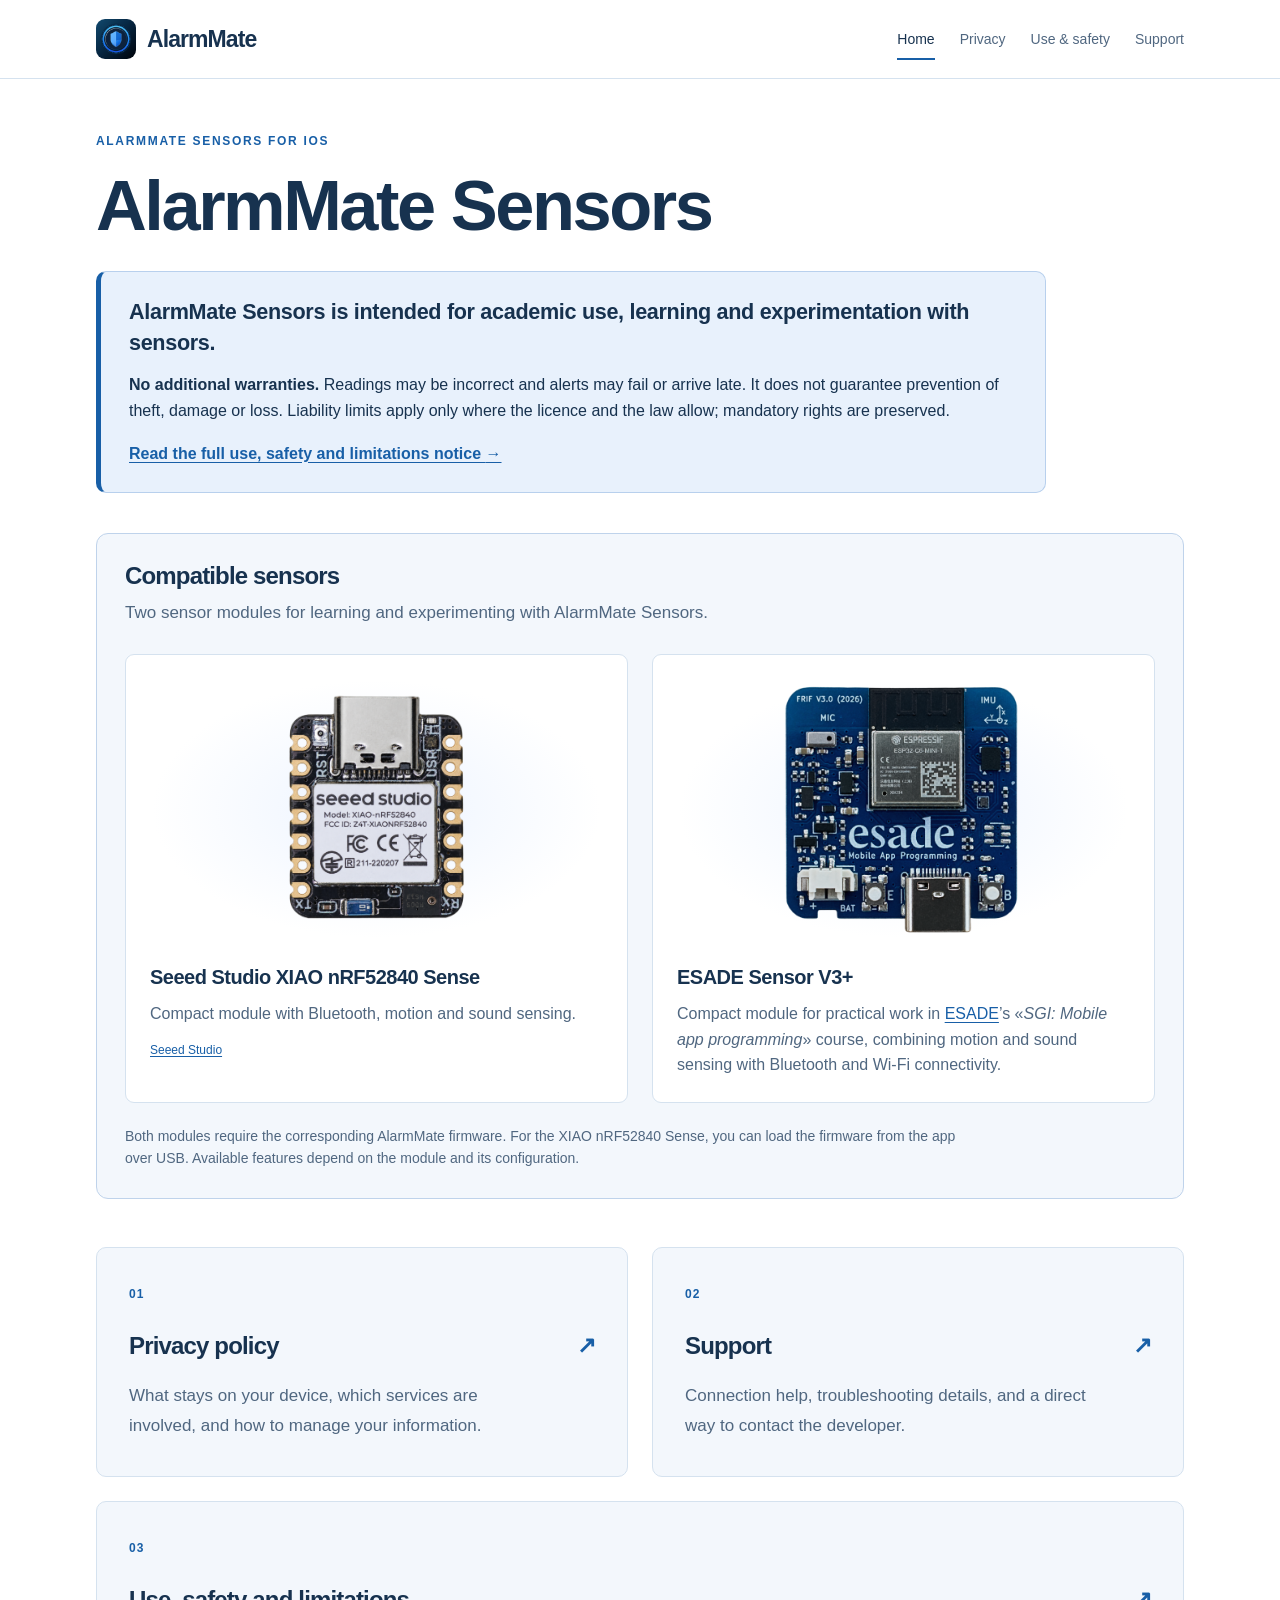
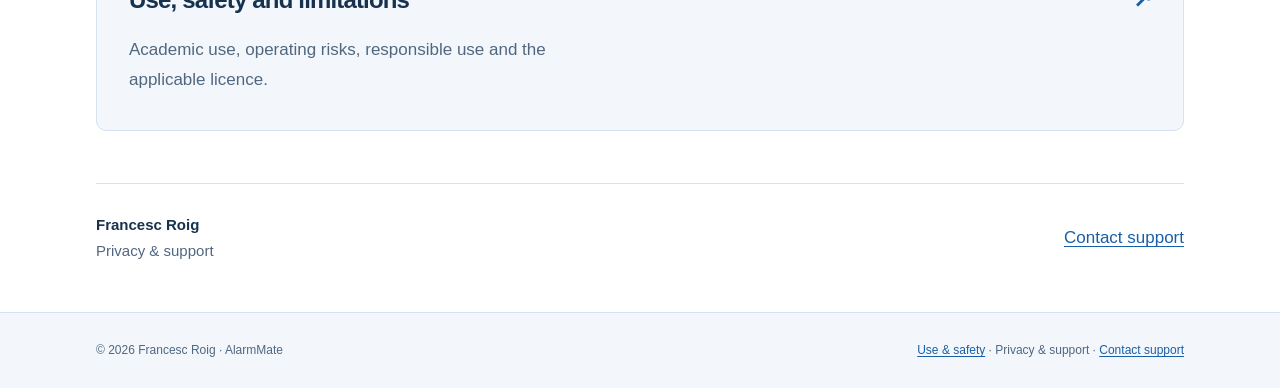
==== commit 84b2827e: "Show contact links instead of visible email addresses" ====
--- a/index.html
+++ b/index.html
@@ -1,4 +1,4 @@
 <!doctype html>
 <html lang="en"><head><meta charset="utf-8"><meta name="viewport" content="width=device-width, initial-scale=1"><meta name="color-scheme" content="light"><title>AlarmMate · Privacy &amp; support</title><meta name="description" content="Privacy information, use, safety and practical support for the AlarmMate Sensors app for iOS."><link rel="canonical" href="https://pcbcontrol.github.io/alarmmate-support/"><link rel="icon" type="image/x-icon" sizes="16x16 32x32 48x48 64x64 256x256" href="https://pcbcontrol.github.io/alarmmate-support/favicon.ico?v=ac186ebcd2bf"><link rel="icon" type="image/png" sizes="16x16" href="https://pcbcontrol.github.io/alarmmate-support/assets/favicon-16.png?v=91bf50869633"><link rel="icon" type="image/png" sizes="32x32" href="https://pcbcontrol.github.io/alarmmate-support/assets/favicon-32.png?v=49439af26c43"><link rel="icon" type="image/png" sizes="64x64" href="https://pcbcontrol.github.io/alarmmate-support/assets/favicon-64.png?v=4c11aa5e9446"><link rel="apple-touch-icon" sizes="180x180" href="https://pcbcontrol.github.io/alarmmate-support/apple-touch-icon.png?v=e51de919a276"><link rel="stylesheet" href="https://pcbcontrol.github.io/alarmmate-support/assets/site.css?v=a0c29a17d7dd"></head>
 <body><a class="skip-link" href="#main">Skip to content</a><header class="site-header"><div class="header-inner"><a class="brand" href="https://pcbcontrol.github.io/alarmmate-support/"><img src="https://pcbcontrol.github.io/alarmmate-support/assets/app-icon.png?v=aae751626883" width="40" height="40" alt=""><span>AlarmMate</span></a><nav aria-label="Privacy & support"><a href="https://pcbcontrol.github.io/alarmmate-support/" aria-current="page">Home</a><a href="https://pcbcontrol.github.io/alarmmate-support/privacy/">Privacy</a><a href="https://pcbcontrol.github.io/alarmmate-support/usage/">Use & safety</a><a href="https://pcbcontrol.github.io/alarmmate-support/support/">Support</a></nav></div></header>
-<main id="main" class="container"><div class="hero"><p class="eyebrow">AlarmMate Sensors for iOS</p><h1>AlarmMate Sensors</h1><aside class="use-notice" aria-labelledby="use-notice-heading"><h2 id="use-notice-heading">AlarmMate Sensors is intended for academic use, learning and experimentation with sensors.</h2><p class="notice-summary"><strong>No additional warranties.</strong> Readings may be incorrect and alerts may fail or arrive late. It does not guarantee prevention of theft, damage or loss. Liability limits apply only where the licence and the law allow; mandatory rights are preserved.</p><p class="notice-action"><a href="https://pcbcontrol.github.io/alarmmate-support/usage/">Read the full use, safety and limitations notice <span aria-hidden="true">→</span></a></p></aside></div><section class="compatible-sensors" aria-labelledby="compatible-sensors-heading"><div class="sensors-heading"><h2 id="compatible-sensors-heading">Compatible sensors</h2><p>Two sensor modules for learning and experimenting with AlarmMate Sensors.</p></div><div class="sensor-grid"><article class="sensor-card"><div class="sensor-photo"><img src="https://pcbcontrol.github.io/alarmmate-support/assets/sensors/xiao-nrf52840-sense.png?v=4b4b5d7c33eb" width="1268" height="1241" loading="lazy" alt="Seeed Studio XIAO nRF52840 Sense sensor module"></div><h3>Seeed Studio XIAO nRF52840 Sense</h3><p>Compact module with Bluetooth, motion and sound sensing.</p><p class="photo-credit"><a href="https://wiki.seeedstudio.com/XIAO_BLE/">Seeed Studio</a></p></article><article class="sensor-card"><div class="sensor-photo"><img src="https://pcbcontrol.github.io/alarmmate-support/assets/sensors/esade-sensor-v3-plus.png?v=05d97959c242" width="1227" height="1281" loading="lazy" alt="Blue ESADE Sensor V3+ board with microphone, motion sensor and USB connector"></div><h3>ESADE Sensor V3+</h3><p>Compact module for practical work in <a href="https://www.esade.edu/">ESADE</a>’s «<em>SGI: Mobile app programming</em>» course, combining motion and sound sensing with Bluetooth and Wi-Fi connectivity.</p></article></div><p class="sensors-note">Both modules require the corresponding AlarmMate firmware. For the XIAO nRF52840 Sense, you can load the firmware from the app over USB. Available features depend on the module and its configuration.</p></section><div class="cards"><a class="card" href="https://pcbcontrol.github.io/alarmmate-support/privacy/"><span class="card-number">01</span><h2>Privacy policy <span aria-hidden="true">↗</span></h2><p>What stays on your device, which services are involved, and how to manage your information.</p></a><a class="card" href="https://pcbcontrol.github.io/alarmmate-support/support/"><span class="card-number">02</span><h2>Support <span aria-hidden="true">↗</span></h2><p>Connection help, troubleshooting details, and a direct way to contact the developer.</p></a><a class="card" href="https://pcbcontrol.github.io/alarmmate-support/usage/"><span class="card-number">03</span><h2>Use, safety and limitations <span aria-hidden="true">↗</span></h2><p>Academic use, operating risks, responsible use and the applicable licence.</p></a></div><div class="contact-strip"><p><strong>Francesc Roig</strong><br>Privacy & support</p><a href="mailto:mutton-purge1s@icloud.com?subject=AlarmMate">mutton-purge1s@icloud.com</a></div></main><footer class="site-footer"><div><span>© 2026 Francesc Roig · AlarmMate</span><span><a href="https://pcbcontrol.github.io/alarmmate-support/usage/">Use & safety</a> · Privacy & support · <a href="mailto:mutton-purge1s@icloud.com?subject=AlarmMate">mutton-purge1s@icloud.com</a></span></div></footer></body></html>+<main id="main" class="container"><div class="hero"><p class="eyebrow">AlarmMate Sensors for iOS</p><h1>AlarmMate Sensors</h1><aside class="use-notice" aria-labelledby="use-notice-heading"><h2 id="use-notice-heading">AlarmMate Sensors is intended for academic use, learning and experimentation with sensors.</h2><p class="notice-summary"><strong>No additional warranties.</strong> Readings may be incorrect and alerts may fail or arrive late. It does not guarantee prevention of theft, damage or loss. Liability limits apply only where the licence and the law allow; mandatory rights are preserved.</p><p class="notice-action"><a href="https://pcbcontrol.github.io/alarmmate-support/usage/">Read the full use, safety and limitations notice <span aria-hidden="true">→</span></a></p></aside></div><section class="compatible-sensors" aria-labelledby="compatible-sensors-heading"><div class="sensors-heading"><h2 id="compatible-sensors-heading">Compatible sensors</h2><p>Two sensor modules for learning and experimenting with AlarmMate Sensors.</p></div><div class="sensor-grid"><article class="sensor-card"><div class="sensor-photo"><img src="https://pcbcontrol.github.io/alarmmate-support/assets/sensors/xiao-nrf52840-sense.png?v=4b4b5d7c33eb" width="1268" height="1241" loading="lazy" alt="Seeed Studio XIAO nRF52840 Sense sensor module"></div><h3>Seeed Studio XIAO nRF52840 Sense</h3><p>Compact module with Bluetooth, motion and sound sensing.</p><p class="photo-credit"><a href="https://wiki.seeedstudio.com/XIAO_BLE/">Seeed Studio</a></p></article><article class="sensor-card"><div class="sensor-photo"><img src="https://pcbcontrol.github.io/alarmmate-support/assets/sensors/esade-sensor-v3-plus.png?v=05d97959c242" width="1227" height="1281" loading="lazy" alt="Blue ESADE Sensor V3+ board with microphone, motion sensor and USB connector"></div><h3>ESADE Sensor V3+</h3><p>Compact module for practical work in <a href="https://www.esade.edu/">ESADE</a>’s «<em>SGI: Mobile app programming</em>» course, combining motion and sound sensing with Bluetooth and Wi-Fi connectivity.</p></article></div><p class="sensors-note">Both modules require the corresponding AlarmMate firmware. For the XIAO nRF52840 Sense, you can load the firmware from the app over USB. Available features depend on the module and its configuration.</p></section><div class="cards"><a class="card" href="https://pcbcontrol.github.io/alarmmate-support/privacy/"><span class="card-number">01</span><h2>Privacy policy <span aria-hidden="true">↗</span></h2><p>What stays on your device, which services are involved, and how to manage your information.</p></a><a class="card" href="https://pcbcontrol.github.io/alarmmate-support/support/"><span class="card-number">02</span><h2>Support <span aria-hidden="true">↗</span></h2><p>Connection help, troubleshooting details, and a direct way to contact the developer.</p></a><a class="card" href="https://pcbcontrol.github.io/alarmmate-support/usage/"><span class="card-number">03</span><h2>Use, safety and limitations <span aria-hidden="true">↗</span></h2><p>Academic use, operating risks, responsible use and the applicable licence.</p></a></div><div class="contact-strip"><p><strong>Francesc Roig</strong><br>Privacy & support</p><a href="mailto:mutton-purge1s@icloud.com?subject=AlarmMate">Contact support</a></div></main><footer class="site-footer"><div><span>© 2026 Francesc Roig · AlarmMate</span><span><a href="https://pcbcontrol.github.io/alarmmate-support/usage/">Use & safety</a> · Privacy & support · <a href="mailto:mutton-purge1s@icloud.com?subject=AlarmMate">Contact support</a></span></div></footer></body></html>
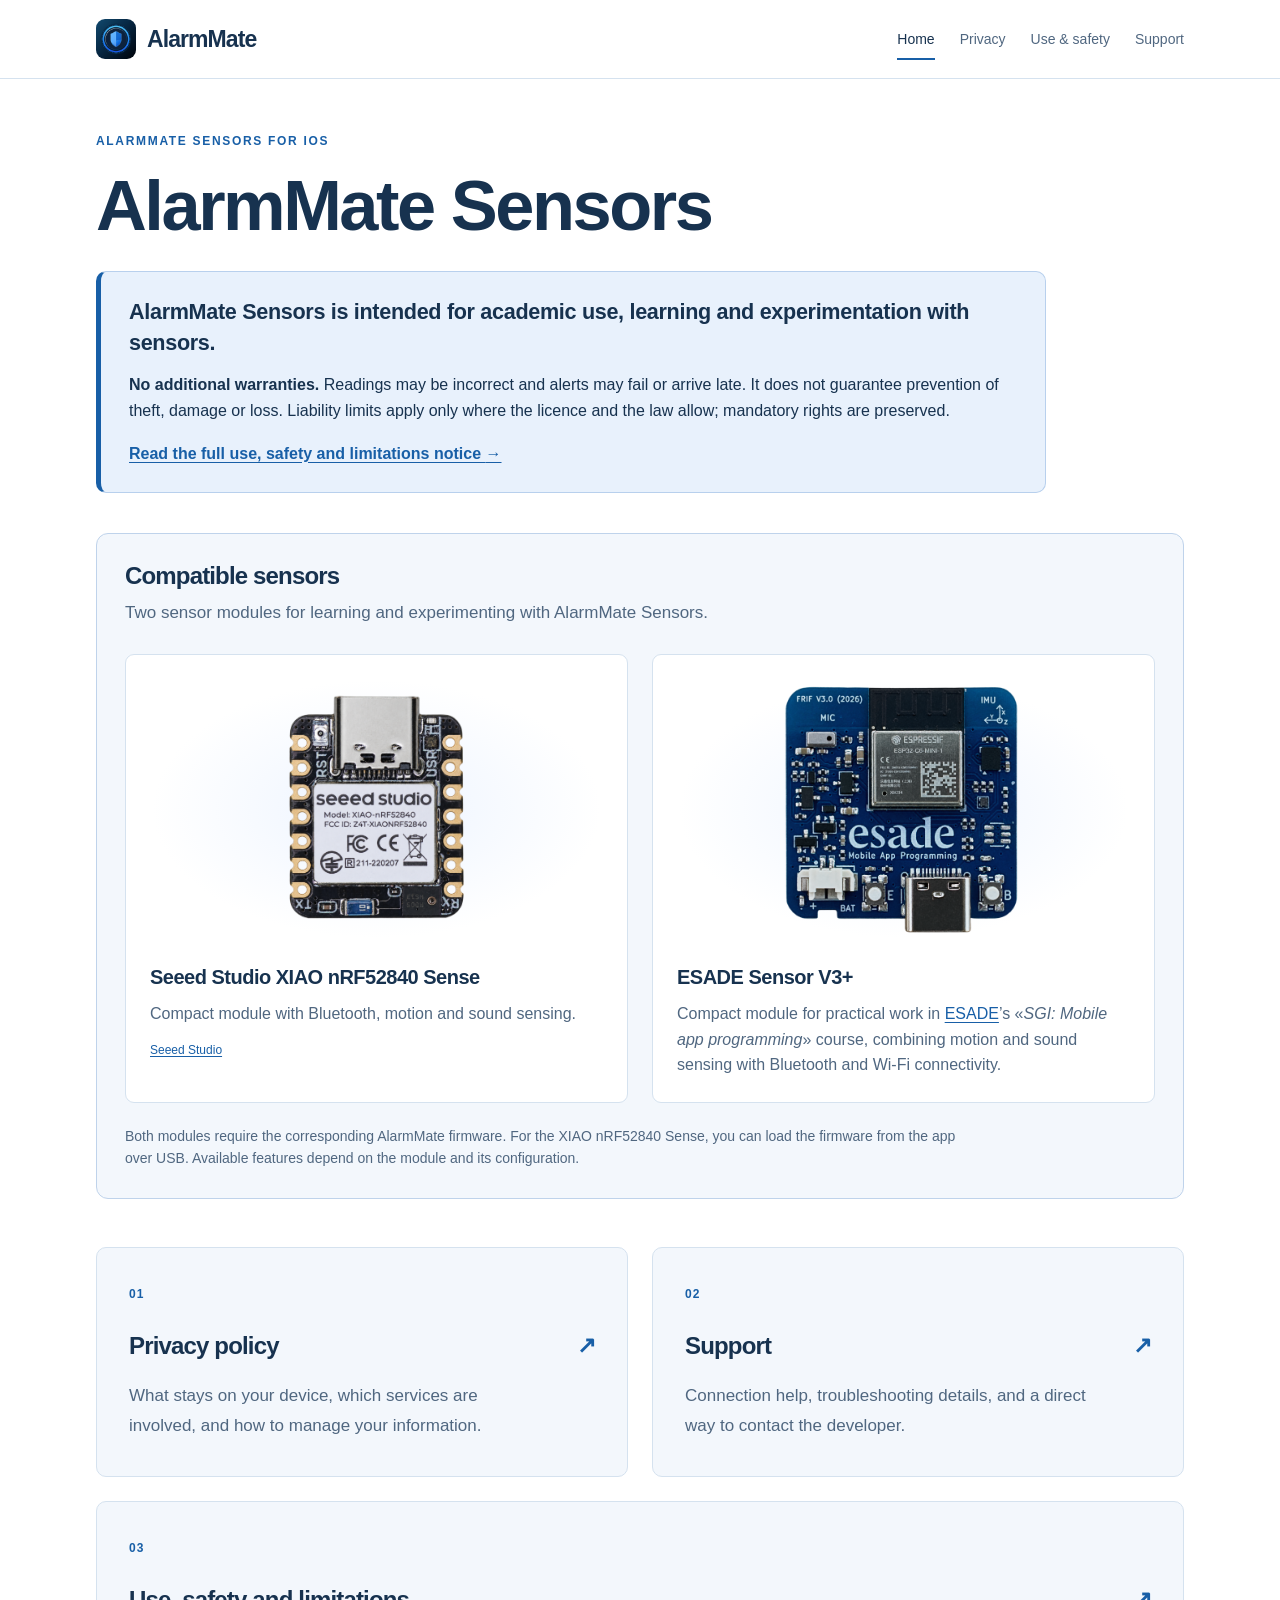
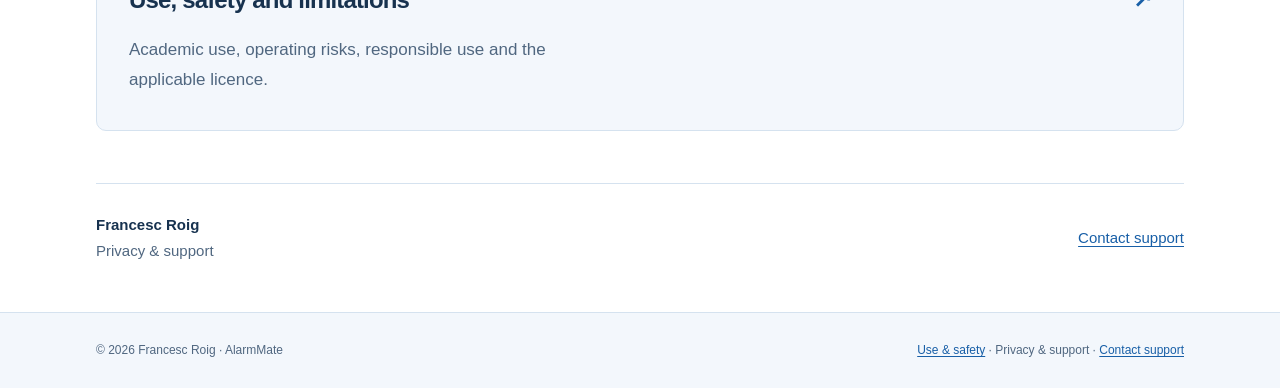
==== commit 6ea48540: "Match contact link size to privacy and support caption" ====
--- a/index.html
+++ b/index.html
@@ -1,4 +1,4 @@
 <!doctype html>
-<html lang="en"><head><meta charset="utf-8"><meta name="viewport" content="width=device-width, initial-scale=1"><meta name="color-scheme" content="light"><title>AlarmMate · Privacy &amp; support</title><meta name="description" content="Privacy information, use, safety and practical support for the AlarmMate Sensors app for iOS."><link rel="canonical" href="https://pcbcontrol.github.io/alarmmate-support/"><link rel="icon" type="image/x-icon" sizes="16x16 32x32 48x48 64x64 256x256" href="https://pcbcontrol.github.io/alarmmate-support/favicon.ico?v=ac186ebcd2bf"><link rel="icon" type="image/png" sizes="16x16" href="https://pcbcontrol.github.io/alarmmate-support/assets/favicon-16.png?v=91bf50869633"><link rel="icon" type="image/png" sizes="32x32" href="https://pcbcontrol.github.io/alarmmate-support/assets/favicon-32.png?v=49439af26c43"><link rel="icon" type="image/png" sizes="64x64" href="https://pcbcontrol.github.io/alarmmate-support/assets/favicon-64.png?v=4c11aa5e9446"><link rel="apple-touch-icon" sizes="180x180" href="https://pcbcontrol.github.io/alarmmate-support/apple-touch-icon.png?v=e51de919a276"><link rel="stylesheet" href="https://pcbcontrol.github.io/alarmmate-support/assets/site.css?v=a0c29a17d7dd"></head>
+<html lang="en"><head><meta charset="utf-8"><meta name="viewport" content="width=device-width, initial-scale=1"><meta name="color-scheme" content="light"><title>AlarmMate · Privacy &amp; support</title><meta name="description" content="Privacy information, use, safety and practical support for the AlarmMate Sensors app for iOS."><link rel="canonical" href="https://pcbcontrol.github.io/alarmmate-support/"><link rel="icon" type="image/x-icon" sizes="16x16 32x32 48x48 64x64 256x256" href="https://pcbcontrol.github.io/alarmmate-support/favicon.ico?v=ac186ebcd2bf"><link rel="icon" type="image/png" sizes="16x16" href="https://pcbcontrol.github.io/alarmmate-support/assets/favicon-16.png?v=91bf50869633"><link rel="icon" type="image/png" sizes="32x32" href="https://pcbcontrol.github.io/alarmmate-support/assets/favicon-32.png?v=49439af26c43"><link rel="icon" type="image/png" sizes="64x64" href="https://pcbcontrol.github.io/alarmmate-support/assets/favicon-64.png?v=4c11aa5e9446"><link rel="apple-touch-icon" sizes="180x180" href="https://pcbcontrol.github.io/alarmmate-support/apple-touch-icon.png?v=e51de919a276"><link rel="stylesheet" href="https://pcbcontrol.github.io/alarmmate-support/assets/site.css?v=9e638ee56d40"></head>
 <body><a class="skip-link" href="#main">Skip to content</a><header class="site-header"><div class="header-inner"><a class="brand" href="https://pcbcontrol.github.io/alarmmate-support/"><img src="https://pcbcontrol.github.io/alarmmate-support/assets/app-icon.png?v=aae751626883" width="40" height="40" alt=""><span>AlarmMate</span></a><nav aria-label="Privacy & support"><a href="https://pcbcontrol.github.io/alarmmate-support/" aria-current="page">Home</a><a href="https://pcbcontrol.github.io/alarmmate-support/privacy/">Privacy</a><a href="https://pcbcontrol.github.io/alarmmate-support/usage/">Use & safety</a><a href="https://pcbcontrol.github.io/alarmmate-support/support/">Support</a></nav></div></header>
 <main id="main" class="container"><div class="hero"><p class="eyebrow">AlarmMate Sensors for iOS</p><h1>AlarmMate Sensors</h1><aside class="use-notice" aria-labelledby="use-notice-heading"><h2 id="use-notice-heading">AlarmMate Sensors is intended for academic use, learning and experimentation with sensors.</h2><p class="notice-summary"><strong>No additional warranties.</strong> Readings may be incorrect and alerts may fail or arrive late. It does not guarantee prevention of theft, damage or loss. Liability limits apply only where the licence and the law allow; mandatory rights are preserved.</p><p class="notice-action"><a href="https://pcbcontrol.github.io/alarmmate-support/usage/">Read the full use, safety and limitations notice <span aria-hidden="true">→</span></a></p></aside></div><section class="compatible-sensors" aria-labelledby="compatible-sensors-heading"><div class="sensors-heading"><h2 id="compatible-sensors-heading">Compatible sensors</h2><p>Two sensor modules for learning and experimenting with AlarmMate Sensors.</p></div><div class="sensor-grid"><article class="sensor-card"><div class="sensor-photo"><img src="https://pcbcontrol.github.io/alarmmate-support/assets/sensors/xiao-nrf52840-sense.png?v=4b4b5d7c33eb" width="1268" height="1241" loading="lazy" alt="Seeed Studio XIAO nRF52840 Sense sensor module"></div><h3>Seeed Studio XIAO nRF52840 Sense</h3><p>Compact module with Bluetooth, motion and sound sensing.</p><p class="photo-credit"><a href="https://wiki.seeedstudio.com/XIAO_BLE/">Seeed Studio</a></p></article><article class="sensor-card"><div class="sensor-photo"><img src="https://pcbcontrol.github.io/alarmmate-support/assets/sensors/esade-sensor-v3-plus.png?v=05d97959c242" width="1227" height="1281" loading="lazy" alt="Blue ESADE Sensor V3+ board with microphone, motion sensor and USB connector"></div><h3>ESADE Sensor V3+</h3><p>Compact module for practical work in <a href="https://www.esade.edu/">ESADE</a>’s «<em>SGI: Mobile app programming</em>» course, combining motion and sound sensing with Bluetooth and Wi-Fi connectivity.</p></article></div><p class="sensors-note">Both modules require the corresponding AlarmMate firmware. For the XIAO nRF52840 Sense, you can load the firmware from the app over USB. Available features depend on the module and its configuration.</p></section><div class="cards"><a class="card" href="https://pcbcontrol.github.io/alarmmate-support/privacy/"><span class="card-number">01</span><h2>Privacy policy <span aria-hidden="true">↗</span></h2><p>What stays on your device, which services are involved, and how to manage your information.</p></a><a class="card" href="https://pcbcontrol.github.io/alarmmate-support/support/"><span class="card-number">02</span><h2>Support <span aria-hidden="true">↗</span></h2><p>Connection help, troubleshooting details, and a direct way to contact the developer.</p></a><a class="card" href="https://pcbcontrol.github.io/alarmmate-support/usage/"><span class="card-number">03</span><h2>Use, safety and limitations <span aria-hidden="true">↗</span></h2><p>Academic use, operating risks, responsible use and the applicable licence.</p></a></div><div class="contact-strip"><p><strong>Francesc Roig</strong><br>Privacy & support</p><a href="mailto:mutton-purge1s@icloud.com?subject=AlarmMate">Contact support</a></div></main><footer class="site-footer"><div><span>© 2026 Francesc Roig · AlarmMate</span><span><a href="https://pcbcontrol.github.io/alarmmate-support/usage/">Use & safety</a> · Privacy & support · <a href="mailto:mutton-purge1s@icloud.com?subject=AlarmMate">Contact support</a></span></div></footer></body></html>
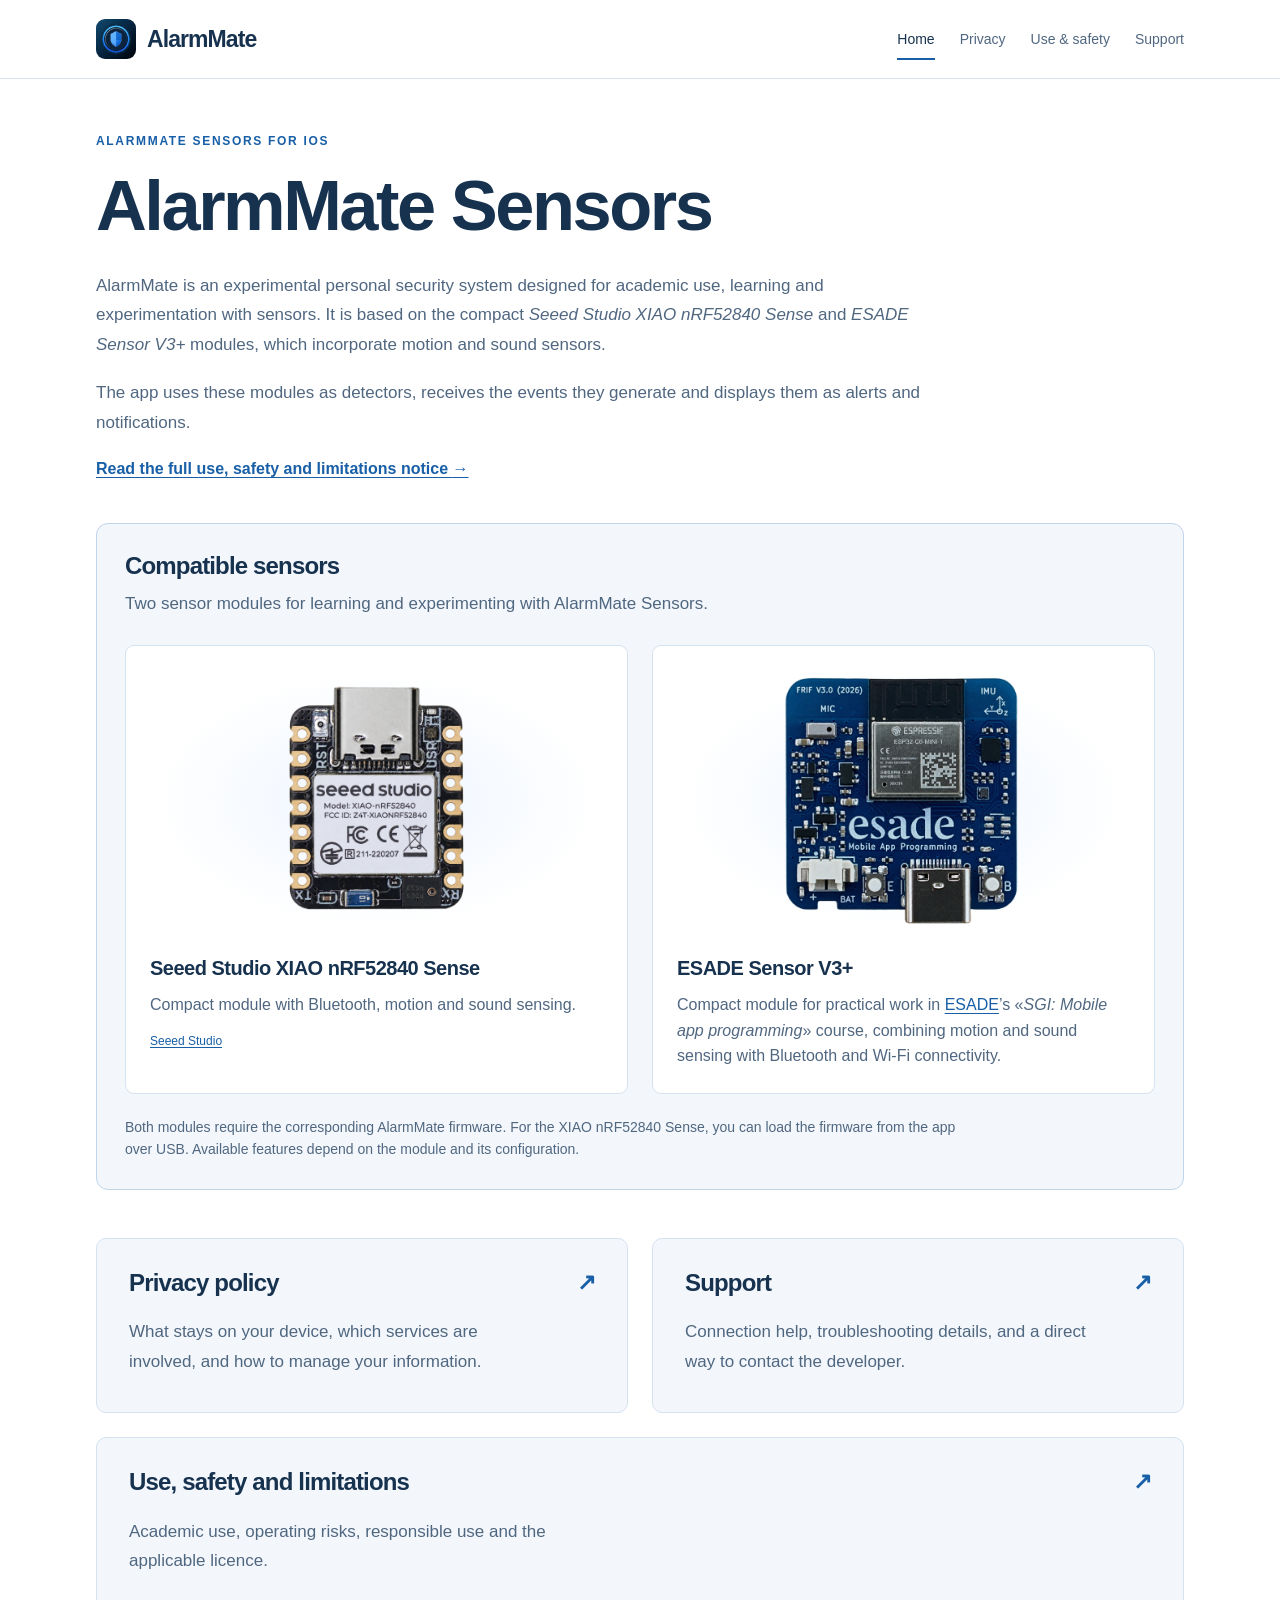
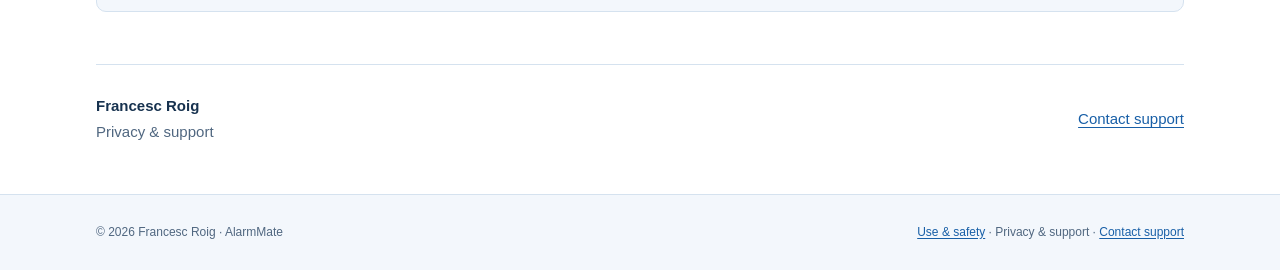
==== commit c1d77a31: "Update bilingual home description and simplify navigation cards" ====
--- a/index.html
+++ b/index.html
@@ -1,4 +1,4 @@
 <!doctype html>
-<html lang="en"><head><meta charset="utf-8"><meta name="viewport" content="width=device-width, initial-scale=1"><meta name="color-scheme" content="light"><title>AlarmMate · Privacy &amp; support</title><meta name="description" content="Privacy information, use, safety and practical support for the AlarmMate Sensors app for iOS."><link rel="canonical" href="https://pcbcontrol.github.io/alarmmate-support/"><link rel="icon" type="image/x-icon" sizes="16x16 32x32 48x48 64x64 256x256" href="https://pcbcontrol.github.io/alarmmate-support/favicon.ico?v=ac186ebcd2bf"><link rel="icon" type="image/png" sizes="16x16" href="https://pcbcontrol.github.io/alarmmate-support/assets/favicon-16.png?v=91bf50869633"><link rel="icon" type="image/png" sizes="32x32" href="https://pcbcontrol.github.io/alarmmate-support/assets/favicon-32.png?v=49439af26c43"><link rel="icon" type="image/png" sizes="64x64" href="https://pcbcontrol.github.io/alarmmate-support/assets/favicon-64.png?v=4c11aa5e9446"><link rel="apple-touch-icon" sizes="180x180" href="https://pcbcontrol.github.io/alarmmate-support/apple-touch-icon.png?v=e51de919a276"><link rel="stylesheet" href="https://pcbcontrol.github.io/alarmmate-support/assets/site.css?v=9e638ee56d40"></head>
+<html lang="en"><head><meta charset="utf-8"><meta name="viewport" content="width=device-width, initial-scale=1"><meta name="color-scheme" content="light"><title>AlarmMate · Privacy &amp; support</title><meta name="description" content="Privacy information, use, safety and practical support for the AlarmMate Sensors app for iOS."><link rel="canonical" href="https://pcbcontrol.github.io/alarmmate-support/"><link rel="icon" type="image/x-icon" sizes="16x16 32x32 48x48 64x64 256x256" href="https://pcbcontrol.github.io/alarmmate-support/favicon.ico?v=ac186ebcd2bf"><link rel="icon" type="image/png" sizes="16x16" href="https://pcbcontrol.github.io/alarmmate-support/assets/favicon-16.png?v=91bf50869633"><link rel="icon" type="image/png" sizes="32x32" href="https://pcbcontrol.github.io/alarmmate-support/assets/favicon-32.png?v=49439af26c43"><link rel="icon" type="image/png" sizes="64x64" href="https://pcbcontrol.github.io/alarmmate-support/assets/favicon-64.png?v=4c11aa5e9446"><link rel="apple-touch-icon" sizes="180x180" href="https://pcbcontrol.github.io/alarmmate-support/apple-touch-icon.png?v=e51de919a276"><link rel="stylesheet" href="https://pcbcontrol.github.io/alarmmate-support/assets/site.css?v=3775eb724209"></head>
 <body><a class="skip-link" href="#main">Skip to content</a><header class="site-header"><div class="header-inner"><a class="brand" href="https://pcbcontrol.github.io/alarmmate-support/"><img src="https://pcbcontrol.github.io/alarmmate-support/assets/app-icon.png?v=aae751626883" width="40" height="40" alt=""><span>AlarmMate</span></a><nav aria-label="Privacy & support"><a href="https://pcbcontrol.github.io/alarmmate-support/" aria-current="page">Home</a><a href="https://pcbcontrol.github.io/alarmmate-support/privacy/">Privacy</a><a href="https://pcbcontrol.github.io/alarmmate-support/usage/">Use & safety</a><a href="https://pcbcontrol.github.io/alarmmate-support/support/">Support</a></nav></div></header>
-<main id="main" class="container"><div class="hero"><p class="eyebrow">AlarmMate Sensors for iOS</p><h1>AlarmMate Sensors</h1><aside class="use-notice" aria-labelledby="use-notice-heading"><h2 id="use-notice-heading">AlarmMate Sensors is intended for academic use, learning and experimentation with sensors.</h2><p class="notice-summary"><strong>No additional warranties.</strong> Readings may be incorrect and alerts may fail or arrive late. It does not guarantee prevention of theft, damage or loss. Liability limits apply only where the licence and the law allow; mandatory rights are preserved.</p><p class="notice-action"><a href="https://pcbcontrol.github.io/alarmmate-support/usage/">Read the full use, safety and limitations notice <span aria-hidden="true">→</span></a></p></aside></div><section class="compatible-sensors" aria-labelledby="compatible-sensors-heading"><div class="sensors-heading"><h2 id="compatible-sensors-heading">Compatible sensors</h2><p>Two sensor modules for learning and experimenting with AlarmMate Sensors.</p></div><div class="sensor-grid"><article class="sensor-card"><div class="sensor-photo"><img src="https://pcbcontrol.github.io/alarmmate-support/assets/sensors/xiao-nrf52840-sense.png?v=4b4b5d7c33eb" width="1268" height="1241" loading="lazy" alt="Seeed Studio XIAO nRF52840 Sense sensor module"></div><h3>Seeed Studio XIAO nRF52840 Sense</h3><p>Compact module with Bluetooth, motion and sound sensing.</p><p class="photo-credit"><a href="https://wiki.seeedstudio.com/XIAO_BLE/">Seeed Studio</a></p></article><article class="sensor-card"><div class="sensor-photo"><img src="https://pcbcontrol.github.io/alarmmate-support/assets/sensors/esade-sensor-v3-plus.png?v=05d97959c242" width="1227" height="1281" loading="lazy" alt="Blue ESADE Sensor V3+ board with microphone, motion sensor and USB connector"></div><h3>ESADE Sensor V3+</h3><p>Compact module for practical work in <a href="https://www.esade.edu/">ESADE</a>’s «<em>SGI: Mobile app programming</em>» course, combining motion and sound sensing with Bluetooth and Wi-Fi connectivity.</p></article></div><p class="sensors-note">Both modules require the corresponding AlarmMate firmware. For the XIAO nRF52840 Sense, you can load the firmware from the app over USB. Available features depend on the module and its configuration.</p></section><div class="cards"><a class="card" href="https://pcbcontrol.github.io/alarmmate-support/privacy/"><span class="card-number">01</span><h2>Privacy policy <span aria-hidden="true">↗</span></h2><p>What stays on your device, which services are involved, and how to manage your information.</p></a><a class="card" href="https://pcbcontrol.github.io/alarmmate-support/support/"><span class="card-number">02</span><h2>Support <span aria-hidden="true">↗</span></h2><p>Connection help, troubleshooting details, and a direct way to contact the developer.</p></a><a class="card" href="https://pcbcontrol.github.io/alarmmate-support/usage/"><span class="card-number">03</span><h2>Use, safety and limitations <span aria-hidden="true">↗</span></h2><p>Academic use, operating risks, responsible use and the applicable licence.</p></a></div><div class="contact-strip"><p><strong>Francesc Roig</strong><br>Privacy & support</p><a href="mailto:mutton-purge1s@icloud.com?subject=AlarmMate">Contact support</a></div></main><footer class="site-footer"><div><span>© 2026 Francesc Roig · AlarmMate</span><span><a href="https://pcbcontrol.github.io/alarmmate-support/usage/">Use & safety</a> · Privacy & support · <a href="mailto:mutton-purge1s@icloud.com?subject=AlarmMate">Contact support</a></span></div></footer></body></html>+<main id="main" class="container"><div class="hero"><p class="eyebrow">AlarmMate Sensors for iOS</p><h1>AlarmMate Sensors</h1><div class="hero-description"><p>AlarmMate is an experimental personal security system designed for academic use, learning and experimentation with sensors. It is based on the compact <em>Seeed Studio XIAO nRF52840 Sense</em> and <em>ESADE Sensor V3+</em> modules, which incorporate motion and sound sensors.</p><p>The app uses these modules as detectors, receives the events they generate and displays them as alerts and notifications.</p></div><p class="notice-action"><a href="https://pcbcontrol.github.io/alarmmate-support/usage/">Read the full use, safety and limitations notice <span aria-hidden="true">→</span></a></p></div><section class="compatible-sensors" aria-labelledby="compatible-sensors-heading"><div class="sensors-heading"><h2 id="compatible-sensors-heading">Compatible sensors</h2><p>Two sensor modules for learning and experimenting with AlarmMate Sensors.</p></div><div class="sensor-grid"><article class="sensor-card"><div class="sensor-photo"><img src="https://pcbcontrol.github.io/alarmmate-support/assets/sensors/xiao-nrf52840-sense.png?v=4b4b5d7c33eb" width="1268" height="1241" loading="lazy" alt="Seeed Studio XIAO nRF52840 Sense sensor module"></div><h3>Seeed Studio XIAO nRF52840 Sense</h3><p>Compact module with Bluetooth, motion and sound sensing.</p><p class="photo-credit"><a href="https://wiki.seeedstudio.com/XIAO_BLE/">Seeed Studio</a></p></article><article class="sensor-card"><div class="sensor-photo"><img src="https://pcbcontrol.github.io/alarmmate-support/assets/sensors/esade-sensor-v3-plus.png?v=05d97959c242" width="1227" height="1281" loading="lazy" alt="Blue ESADE Sensor V3+ board with microphone, motion sensor and USB connector"></div><h3>ESADE Sensor V3+</h3><p>Compact module for practical work in <a href="https://www.esade.edu/">ESADE</a>’s «<em>SGI: Mobile app programming</em>» course, combining motion and sound sensing with Bluetooth and Wi-Fi connectivity.</p></article></div><p class="sensors-note">Both modules require the corresponding AlarmMate firmware. For the XIAO nRF52840 Sense, you can load the firmware from the app over USB. Available features depend on the module and its configuration.</p></section><div class="cards"><a class="card" href="https://pcbcontrol.github.io/alarmmate-support/privacy/"><h2>Privacy policy <span aria-hidden="true">↗</span></h2><p>What stays on your device, which services are involved, and how to manage your information.</p></a><a class="card" href="https://pcbcontrol.github.io/alarmmate-support/support/"><h2>Support <span aria-hidden="true">↗</span></h2><p>Connection help, troubleshooting details, and a direct way to contact the developer.</p></a><a class="card" href="https://pcbcontrol.github.io/alarmmate-support/usage/"><h2>Use, safety and limitations <span aria-hidden="true">↗</span></h2><p>Academic use, operating risks, responsible use and the applicable licence.</p></a></div><div class="contact-strip"><p><strong>Francesc Roig</strong><br>Privacy & support</p><a href="mailto:mutton-purge1s@icloud.com?subject=AlarmMate">Contact support</a></div></main><footer class="site-footer"><div><span>© 2026 Francesc Roig · AlarmMate</span><span><a href="https://pcbcontrol.github.io/alarmmate-support/usage/">Use & safety</a> · Privacy & support · <a href="mailto:mutton-purge1s@icloud.com?subject=AlarmMate">Contact support</a></span></div></footer></body></html>
